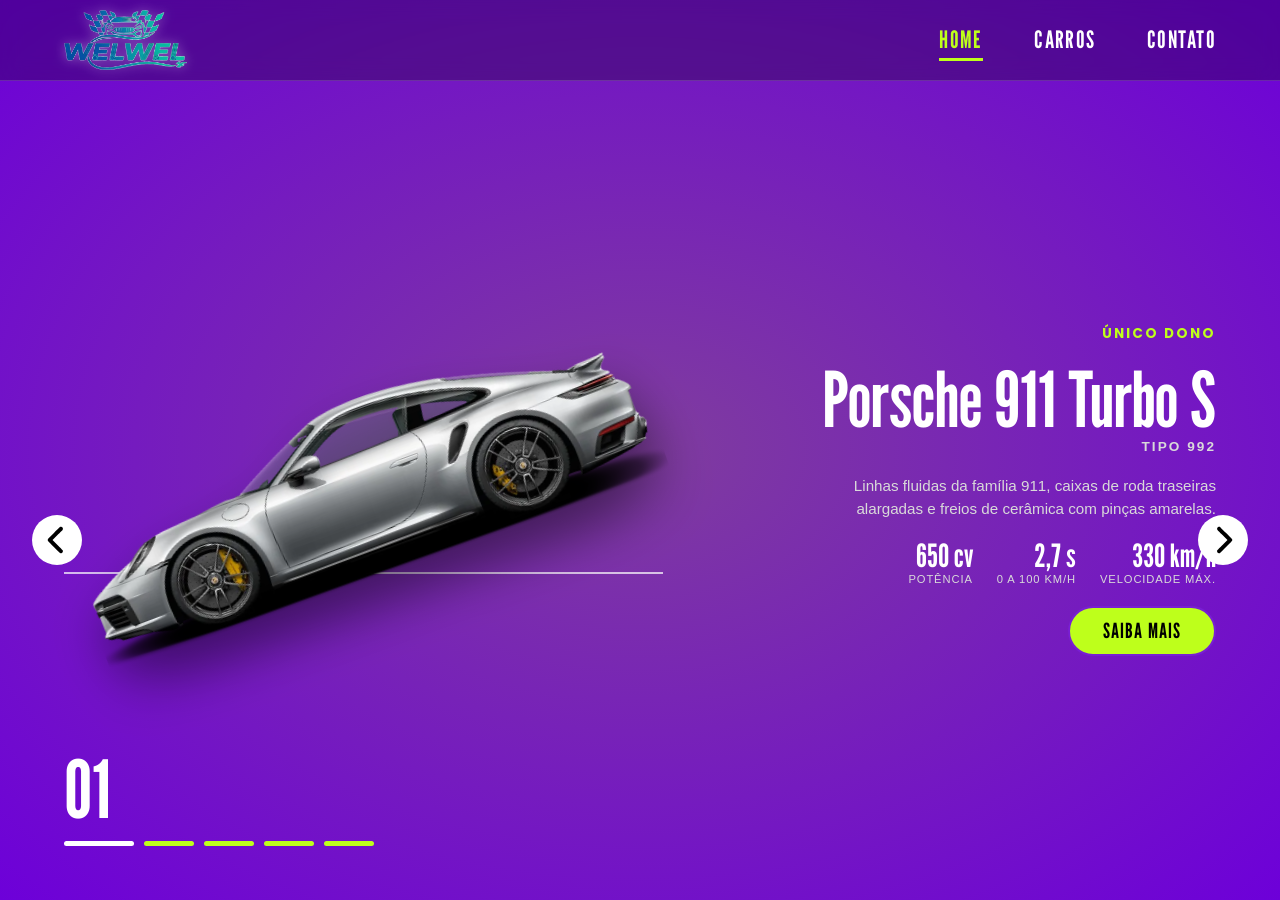
==== index.html @ 52e98fe0 "Update" ====
<!DOCTYPE html>
<html lang="pt-BR">

<head>
    <meta charset="UTF-8">
    <meta name="viewport" content="width=device-width, initial-scale=1.0">
    <title>WelWel Cars</title>
    <!-- O site fica na pasta Car/. Esta página só leva o visitante até lá (útil no GitHub Pages). -->
    <meta http-equiv="refresh" content="0; url=./Car/index.html">
    <link rel="canonical" href="./Car/index.html">
</head>

<body>
    <p>Abrindo o site... Se nada acontecer, <a href="./Car/index.html">clique aqui</a>.</p>
</body>

</html>
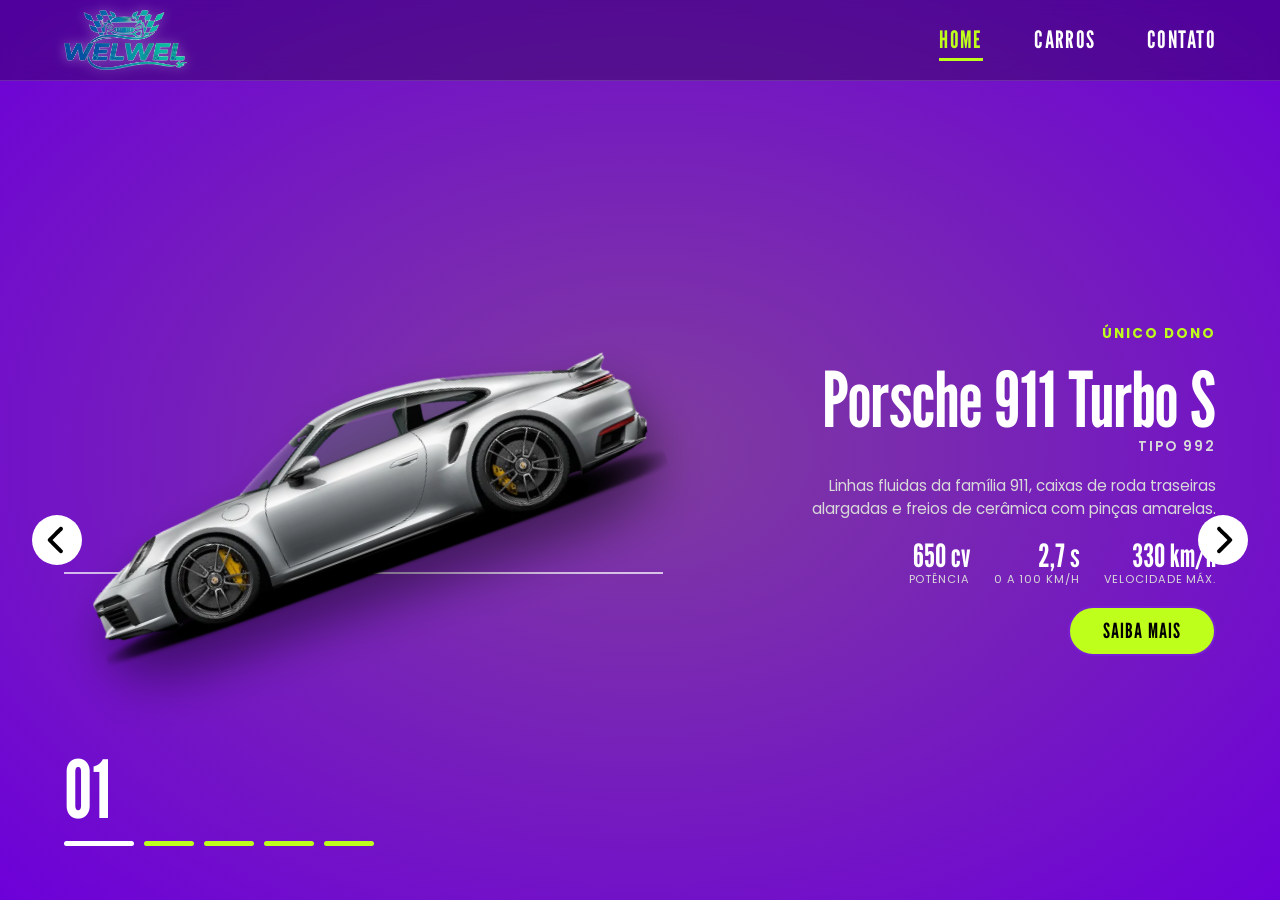
==== commit 31faf742: "Up" ====
--- a/index.html
+++ b/index.html
@@ -4,14 +4,288 @@
 <head>
     <meta charset="UTF-8">
     <meta name="viewport" content="width=device-width, initial-scale=1.0">
-    <title>WelWel Cars</title>
-    <!-- O site fica na pasta Car/. Esta página só leva o visitante até lá (útil no GitHub Pages). -->
-    <meta http-equiv="refresh" content="0; url=./Car/index.html">
-    <link rel="canonical" href="./Car/index.html">
+    <title>WelWel Cars | Automóveis do WelWel</title>
+    <meta name="description" content="Vitrine de carros esportivos e elétricos da WelWel Cars, com ficha técnica completa de cada modelo.">
+    <meta name="theme-color" content="#6d00d9">
+    <link rel="icon" type="image/png" href="./img/favicon.png">
+    <link rel="preconnect" href="https://fonts.googleapis.com">
+    <link rel="preconnect" href="https://fonts.gstatic.com" crossorigin>
+    <link href="https://fonts.googleapis.com/css2?family=League+Gothic&family=Poppins:wght@300;400;600;700&display=swap" rel="stylesheet">
+    <link rel="stylesheet" href="./estyle.css">
 </head>
 
-<body>
-    <p>Abrindo o site... Se nada acontecer, <a href="./Car/index.html">clique aqui</a>.</p>
+<body class="page-home">
+    <header class="site-header">
+        <a class="brand" href="./index.html" aria-label="WelWel Cars, página inicial">
+            <img src="./img/logo.webp" alt="WelWel Cars" width="480" height="234">
+        </a>
+        <button class="menu-toggle" type="button" aria-label="Abrir menu" aria-expanded="false" aria-controls="menu">
+            <span></span><span></span><span></span>
+        </button>
+        <nav id="menu" class="menu" aria-label="Menu principal">
+            <ul>
+                <li><a href="./index.html" aria-current="page">Home</a></li>
+                <li><a href="./carros.html">Carros</a></li>
+                <li><a href="./contato.html">Contato</a></li>
+            </ul>
+        </nav>
+    </header>
+
+    <main>
+        <section class="container" aria-roledescription="carrossel" aria-label="Carros em destaque">
+
+            <div class="list">
+            <article class="item active" aria-roledescription="slide" aria-label="1 de 5">
+                <div class="car-img">
+                    <img src="./img/car1.webp" alt="Porsche 911 Turbo S, vista lateral" fetchpriority="high">
+                </div>
+
+                <div class="content">
+                    <p class="car-information">Único Dono</p>
+                    <h2>Porsche 911 Turbo S <small>Tipo 992</small></h2>
+                    <p class="description">Linhas fluidas da família 911, caixas de roda traseiras alargadas e freios de cerâmica com pinças amarelas.</p>
+                    <ul class="stats">
+                        <li><b>650 cv</b><span>potência</span></li>
+                        <li><b>2,7 s</b><span>0 a 100 km/h</span></li>
+                        <li><b>330 km/h</b><span>velocidade máx.</span></li>
+                    </ul>
+                    <button class="information" type="button" data-ficha="ficha-1">Saiba Mais</button>
+                </div>
+            </article>
+            <article class="item" aria-roledescription="slide" aria-label="2 de 5" aria-hidden="true">
+                <div class="car-img">
+                    <img src="./img/car2.webp" alt="Ferrari California T, vista lateral" loading="lazy">
+                </div>
+
+                <div class="content">
+                    <p class="car-information">Único Dono</p>
+                    <h2>Ferrari California T <small>Grand Tourer conversível</small></h2>
+                    <p class="description">Clássico GT de motor dianteiro-central, conversível 2+2 com pintura Rosso Corsa.</p>
+                    <ul class="stats">
+                        <li><b>560 cv</b><span>potência</span></li>
+                        <li><b>3,6 s</b><span>0 a 100 km/h</span></li>
+                        <li><b>316 km/h</b><span>velocidade máx.</span></li>
+                    </ul>
+                    <button class="information" type="button" data-ficha="ficha-2">Saiba Mais</button>
+                </div>
+            </article>
+            <article class="item" aria-roledescription="slide" aria-label="3 de 5" aria-hidden="true">
+                <div class="car-img">
+                    <img src="./img/car3.webp" alt="Lamborghini Aventador S, vista lateral" loading="lazy">
+                </div>
+
+                <div class="content">
+                    <p class="car-information">Único Dono</p>
+                    <h2>Lamborghini Aventador S <small>LP 740-4</small></h2>
+                    <p class="description">Silhueta em cunha, V12 aspirado e as icônicas portas em tesoura de Sant&#x27;Agata Bolognese.</p>
+                    <ul class="stats">
+                        <li><b>740 cv</b><span>potência</span></li>
+                        <li><b>2,9 s</b><span>0 a 100 km/h</span></li>
+                        <li><b>350 km/h</b><span>velocidade máx.</span></li>
+                    </ul>
+                    <button class="information" type="button" data-ficha="ficha-3">Saiba Mais</button>
+                </div>
+            </article>
+            <article class="item" aria-roledescription="slide" aria-label="4 de 5" aria-hidden="true">
+                <div class="car-img">
+                    <img src="./img/car4.webp" alt="Geely EX2, vista lateral" loading="lazy">
+                </div>
+
+                <div class="content">
+                    <p class="car-information">Único Dono</p>
+                    <h2>Geely EX2 <small>Elétrico compacto</small></h2>
+                    <p class="description">Elétrico de proporções de monovolume, pintura bicolor e design pensado para reduzir o arrasto.</p>
+                    <ul class="stats">
+                        <li><b>116 cv</b><span>potência</span></li>
+                        <li><b>289 km</b><span>autonomia</span></li>
+                        <li><b>21 min</b><span>recarga 30-80%</span></li>
+                    </ul>
+                    <button class="information" type="button" data-ficha="ficha-4">Saiba Mais</button>
+                </div>
+            </article>
+            <article class="item" aria-roledescription="slide" aria-label="5 de 5" aria-hidden="true">
+                <div class="car-img">
+                    <img src="./img/car5.webp" alt="BMW iX3 M Sport, vista lateral" loading="lazy">
+                </div>
+
+                <div class="content">
+                    <p class="car-information">Único Dono</p>
+                    <h2>BMW iX3 M Sport <small>Geração G01 LCI</small></h2>
+                    <p class="description">SUV elétrico que preserva as linhas do X3, com pacote aerodinâmico M Sport.</p>
+                    <ul class="stats">
+                        <li><b>286 cv</b><span>potência</span></li>
+                        <li><b>460 km</b><span>autonomia</span></li>
+                        <li><b>6,8 s</b><span>0 a 100 km/h</span></li>
+                    </ul>
+                    <button class="information" type="button" data-ficha="ficha-5">Saiba Mais</button>
+                </div>
+            </article>
+            </div>
+
+            <div class="arrows">
+                <button id="prev" type="button" aria-label="Carro anterior"><img src="./img/arrow.svg" alt=""></button>
+                <button id="next" type="button" aria-label="Próximo carro"><img src="./img/arrow.svg" alt=""></button>
+            </div>
+
+            <div class="indicator">
+                <div class="number" aria-live="polite">01</div>
+                <ul>
+                <li><button class="line active" type="button" aria-label="Ir para o carro 1"></button></li>
+                <li><button class="line" type="button" aria-label="Ir para o carro 2"></button></li>
+                <li><button class="line" type="button" aria-label="Ir para o carro 3"></button></li>
+                <li><button class="line" type="button" aria-label="Ir para o carro 4"></button></li>
+                <li><button class="line" type="button" aria-label="Ir para o carro 5"></button></li>
+                </ul>
+            </div>
+        </section>
+    </main>
+
+    <dialog class="ficha" id="ficha-1" aria-labelledby="ficha-1-titulo">
+        <form method="dialog">
+            <button class="close" aria-label="Fechar">×</button>
+        </form>
+        <p class="car-information">Ficha técnica</p>
+        <h2 id="ficha-1-titulo">Porsche 911 Turbo S <small>Tipo 992</small></h2>
+        <img src="./img/car1.webp" alt="" loading="lazy">
+        <h3>Análise visual</h3>
+        <ul class="highlights">
+            <li><strong>Silhueta de perfil:</strong> Linhas fluidas e aerodinâmicas tradicionais do 911, com as caixas de roda traseiras visivelmente alargadas.</li>
+            <li><strong>Entradas de ar laterais:</strong> Grandes aberturas nos para-lamas traseiros, que alimentam e refrigeram o motor biturbo.</li>
+            <li><strong>Rodas e freios:</strong> Rodas com cubo rápido (central lock) e pinças amarelas do sistema de freios de cerâmica PCCB.</li>
+            <li><strong>Defletor traseiro:</strong> Aerofólio integrado para controle adaptativo da força descendente (downforce).</li>
+        </ul>
+        <h3>Especificações</h3>
+        <dl class="specs">
+            <div><dt>Motor</dt><dd>3.8 litros, 6 cilindros opostos (Boxer), biturbo</dd></div>
+            <div><dt>Combustível</dt><dd>Gasolina</dd></div>
+            <div><dt>Potência máxima</dt><dd>650 cv a 6.750 rpm</dd></div>
+            <div><dt>Torque máximo</dt><dd>81,6 kgfm a 2.500 rpm</dd></div>
+            <div><dt>Transmissão</dt><dd>Automática de dupla embreagem (PDK), 8 marchas</dd></div>
+            <div><dt>Tração</dt><dd>Integral sob demanda (AWD)</dd></div>
+            <div><dt>0 a 100 km/h</dt><dd>2,7 segundos</dd></div>
+            <div><dt>Velocidade máxima</dt><dd>330 km/h</dd></div>
+            <div><dt>Peso em ordem de marcha</dt><dd>1.640 kg</dd></div>
+            <div><dt>Freios</dt><dd>Discos de cerâmica ventilados e perfurados (PCCB)</dd></div>
+            <div><dt>Pneus dianteiros</dt><dd>255/35 R20</dd></div>
+            <div><dt>Pneus traseiros</dt><dd>315/30 R21</dd></div>
+        </dl>
+    </dialog>
+    <dialog class="ficha" id="ficha-2" aria-labelledby="ficha-2-titulo">
+        <form method="dialog">
+            <button class="close" aria-label="Fechar">×</button>
+        </form>
+        <p class="car-information">Ficha técnica</p>
+        <h2 id="ficha-2-titulo">Ferrari California T <small>Grand Tourer conversível</small></h2>
+        <img src="./img/car2.webp" alt="" loading="lazy">
+        <h3>Análise visual</h3>
+        <ul class="highlights">
+            <li><strong>Design de perfil:</strong> Silhueta clássica de Grand Tourer, motor dianteiro-central e tração traseira, com o escudo da escuderia nos para-lamas dianteiros.</li>
+            <li><strong>Configuração conversível:</strong> Capota aberta, revelando o interior no formato de assentos 2+2.</li>
+            <li><strong>Flanco esculpido:</strong> Um vinco fluido que começa atrás da roda dianteira e segue até a maçaneta da porta.</li>
+            <li><strong>Rodas e freios:</strong> Rodas de liga leve de cinco raios em estrela, com pinças vermelhas que combinam com a pintura Rosso Corsa.</li>
+        </ul>
+        <h3>Especificações</h3>
+        <dl class="specs">
+            <div><dt>Motor</dt><dd>3.9 litros (3.855 cm³), V8 a 90°, biturbo</dd></div>
+            <div><dt>Combustível</dt><dd>Gasolina</dd></div>
+            <div><dt>Potência máxima</dt><dd>560 cv a 7.500 rpm</dd></div>
+            <div><dt>Torque máximo</dt><dd>77 kgfm a 4.750 rpm</dd></div>
+            <div><dt>Transmissão</dt><dd>Automatizada de dupla embreagem (F1-DCT), 7 marchas</dd></div>
+            <div><dt>Tração</dt><dd>Traseira (RWD)</dd></div>
+            <div><dt>0 a 100 km/h</dt><dd>3,6 segundos</dd></div>
+            <div><dt>Velocidade máxima</dt><dd>316 km/h</dd></div>
+            <div><dt>Peso seco</dt><dd>1.625 kg</dd></div>
+            <div><dt>Freios</dt><dd>Discos de carbono-cerâmica ventilados</dd></div>
+            <div><dt>Porta-malas</dt><dd>340 litros (240 litros com a capota recolhida)</dd></div>
+        </dl>
+    </dialog>
+    <dialog class="ficha" id="ficha-3" aria-labelledby="ficha-3-titulo">
+        <form method="dialog">
+            <button class="close" aria-label="Fechar">×</button>
+        </form>
+        <p class="car-information">Ficha técnica</p>
+        <h2 id="ficha-3-titulo">Lamborghini Aventador S <small>LP 740-4</small></h2>
+        <img src="./img/car3.webp" alt="" loading="lazy">
+        <h3>Análise visual</h3>
+        <ul class="highlights">
+            <li><strong>Silhueta em cunha:</strong> Linhas angulares e geométricas, clássicas e futuristas, do DNA de design da Lamborghini.</li>
+            <li><strong>Entradas de ar laterais:</strong> Enormes aberturas nas portas e para-lamas traseiros, que levam ar ao motor V12 e aos freios.</li>
+            <li><strong>Rodas e freios:</strong> Rodas raiadas com acabamento diamantado e pinças de freio amarelas em contraste com a carroceria.</li>
+            <li><strong>Portas em tesoura:</strong> O vinco superior marca o contorno das portas de abertura vertical de Sant&#x27;Agata Bolognese.</li>
+        </ul>
+        <h3>Especificações</h3>
+        <dl class="specs">
+            <div><dt>Motor</dt><dd>6.5 litros, V12 a 60°, aspirado</dd></div>
+            <div><dt>Combustível</dt><dd>Gasolina</dd></div>
+            <div><dt>Potência máxima</dt><dd>740 cv a 8.400 rpm</dd></div>
+            <div><dt>Torque máximo</dt><dd>70,4 kgfm (690 Nm) a 5.500 rpm</dd></div>
+            <div><dt>Transmissão</dt><dd>Automatizada ISR (Independent Shifting Rods), 7 marchas</dd></div>
+            <div><dt>Tração</dt><dd>Integral permanente (AWD)</dd></div>
+            <div><dt>0 a 100 km/h</dt><dd>2,9 segundos</dd></div>
+            <div><dt>Velocidade máxima</dt><dd>350 km/h</dd></div>
+            <div><dt>Peso seco</dt><dd>1.575 kg</dd></div>
+            <div><dt>Chassi</dt><dd>Suspensão ativa magnetorreológica e esterçamento nas 4 rodas</dd></div>
+        </dl>
+    </dialog>
+    <dialog class="ficha" id="ficha-4" aria-labelledby="ficha-4-titulo">
+        <form method="dialog">
+            <button class="close" aria-label="Fechar">×</button>
+        </form>
+        <p class="car-information">Ficha técnica</p>
+        <h2 id="ficha-4-titulo">Geely EX2 <small>Elétrico compacto</small></h2>
+        <img src="./img/car4.webp" alt="" loading="lazy">
+        <h3>Análise visual</h3>
+        <ul class="highlights">
+            <li><strong>Proporções de monovolume:</strong> Teto alto, balanços curtos e frente inclinada, priorizando o espaço interno e a modularidade da cabine.</li>
+            <li><strong>Pintura bicolor:</strong> Carroceria em tom suave, com colunas e teto em preto brilhante.</li>
+            <li><strong>Design aerodinâmico:</strong> Rodas aro 16 de desenho fechado e maçanetas embutidas para reduzir o arrasto.</li>
+            <li><strong>Linha de cintura fluida:</strong> Vincos sutis e transições arredondadas, numa estética limpa e futurista.</li>
+        </ul>
+        <h3>Especificações</h3>
+        <dl class="specs">
+            <div><dt>Motor</dt><dd>Elétrico, síncrono de ímãs permanentes</dd></div>
+            <div><dt>Potência máxima</dt><dd>116 cv (85 kW)</dd></div>
+            <div><dt>Torque máximo</dt><dd>15,3 kgfm (150 Nm)</dd></div>
+            <div><dt>Tração</dt><dd>Traseira (RWD)</dd></div>
+            <div><dt>Bateria</dt><dd>Lítio-ferro-fosfato (LFP)</dd></div>
+            <div><dt>Autonomia (Inmetro)</dt><dd>289 km</dd></div>
+            <div><dt>Tempo de recarga</dt><dd>30% a 80% em 21 minutos (DC rápida)</dd></div>
+            <div><dt>Comprimento / entre-eixos</dt><dd>4,13 m / 2,65 m</dd></div>
+            <div><dt>Porta-malas traseiro</dt><dd>375 litros</dd></div>
+            <div><dt>Porta-malas dianteiro (frunk)</dt><dd>70 litros</dd></div>
+        </dl>
+    </dialog>
+    <dialog class="ficha" id="ficha-5" aria-labelledby="ficha-5-titulo">
+        <form method="dialog">
+            <button class="close" aria-label="Fechar">×</button>
+        </form>
+        <p class="car-information">Ficha técnica</p>
+        <h2 id="ficha-5-titulo">BMW iX3 M Sport <small>Geração G01 LCI</small></h2>
+        <img src="./img/car5.webp" alt="" loading="lazy">
+        <h3>Análise visual</h3>
+        <ul class="highlights">
+            <li><strong>Proporções de SUV:</strong> Silhueta bem definida no estilo SAV, com balanço traseiro que amplia o espaço de carga.</li>
+            <li><strong>Pacote M Sport:</strong> Para-choques esportivos, soleiras laterais musculosas e acabamento Shadow Line nas molduras das janelas.</li>
+            <li><strong>Identidade sutil:</strong> Preserva as linhas do X3, com discretos apliques pretos nas saídas de ar dos para-lamas dianteiros.</li>
+            <li><strong>Rodas exclusivas:</strong> Liga leve aerodinâmica de desenho fechado e acabamento bicolor, para reduzir o arrasto.</li>
+        </ul>
+        <h3>Especificações</h3>
+        <dl class="specs">
+            <div><dt>Motorização</dt><dd>1 motor elétrico traseiro (BMW eDrive de 5ª geração)</dd></div>
+            <div><dt>Potência máxima</dt><dd>286 cv (210 kW)</dd></div>
+            <div><dt>Torque máximo</dt><dd>40,8 kgfm (400 Nm)</dd></div>
+            <div><dt>Transmissão</dt><dd>Automática de 1 marcha</dd></div>
+            <div><dt>Tração</dt><dd>Traseira (RWD)</dd></div>
+            <div><dt>0 a 100 km/h</dt><dd>6,8 segundos</dd></div>
+            <div><dt>Velocidade máxima</dt><dd>180 km/h (limitada eletronicamente)</dd></div>
+            <div><dt>Bateria</dt><dd>80 kWh brutos (74 kWh úteis)</dd></div>
+            <div><dt>Autonomia média</dt><dd>Até 460 km (ciclo WLTP)</dd></div>
+            <div><dt>Recarga rápida</dt><dd>10% a 80% em cerca de 32 minutos (DC de 150 kW)</dd></div>
+            <div><dt>Porta-malas</dt><dd>510 litros</dd></div>
+        </dl>
+    </dialog>
+
+    <script src="./script.js"></script>
 </body>
 
 </html>
--- a/estyle.css
+++ b/estyle.css
@@ -0,0 +1,745 @@
+/* ============ Base ============ */
+:root {
+    --roxo-claro: #7f3d9e;
+    --roxo: #6d00d9;
+    --roxo-escuro: #1a0033;
+    --verde: #beff1b;
+    --texto: #fff;
+    --texto-suave: #d9d9d9;
+    --borda: rgba(255, 255, 255, 0.14);
+    --gutter: max(16px, 5vw);
+}
+
+* {
+    margin: 0;
+    padding: 0;
+    box-sizing: border-box;
+    list-style: none;
+}
+
+html {
+    scroll-behavior: smooth;
+}
+
+body {
+    font-family: "Poppins", sans-serif;
+    font-size: 16px;
+    line-height: 1.5;
+    color: var(--texto);
+    background: var(--roxo-escuro);
+    min-height: 100vh;
+}
+
+img {
+    max-width: 100%;
+    display: block;
+}
+
+a {
+    color: inherit;
+}
+
+button {
+    font: inherit;
+}
+
+:focus-visible {
+    outline: 3px solid var(--verde);
+    outline-offset: 3px;
+}
+
+.car-information {
+    font-weight: 700;
+    font-size: 0.85rem;
+    text-transform: uppercase;
+    letter-spacing: 0.15em;
+    color: var(--verde);
+}
+
+/* Botão verde "Saiba Mais" (também usado em links) */
+.information {
+    display: inline-block;
+    border-radius: 30px;
+    padding: 0.35em 1.6em;
+    text-transform: uppercase;
+    text-decoration: none;
+    letter-spacing: 0.05em;
+    border: 2px solid #791fd3;
+    background-color: var(--verde);
+    color: #000;
+    cursor: pointer;
+    font-family: "League Gothic", sans-serif;
+    font-size: 1.3rem;
+    transition: transform 0.2s, background-color 0.2s, box-shadow 0.2s;
+
+    &:hover {
+        background-color: #fff;
+        transform: translateY(-2px);
+        box-shadow: 0 8px 20px rgba(0, 0, 0, 0.3);
+    }
+}
+
+/* ============ Cabeçalho ============ */
+.site-header {
+    position: fixed;
+    inset: 0 0 auto 0;
+    z-index: 10;
+    display: flex;
+    align-items: center;
+    justify-content: space-between;
+    gap: 16px;
+    padding: 10px var(--gutter);
+    background: rgba(26, 0, 51, 0.35);
+    backdrop-filter: blur(10px);
+    -webkit-backdrop-filter: blur(10px);
+    border-bottom: 1px solid var(--borda);
+
+    & .brand img {
+        height: 60px;
+        width: auto;
+        filter: drop-shadow(0 0 6px rgba(255, 255, 255, 0.35));
+    }
+
+    & .menu ul {
+        display: flex;
+        gap: clamp(20px, 4vw, 56px);
+    }
+
+    & .menu a {
+        font-family: "League Gothic", sans-serif;
+        font-size: 1.5rem;
+        letter-spacing: 0.06em;
+        text-transform: uppercase;
+        text-decoration: none;
+        padding: 4px 0;
+        border-bottom: 3px solid transparent;
+        transition: color 0.2s, border-color 0.2s;
+
+        &:hover,
+        &[aria-current="page"] {
+            color: var(--verde);
+            border-color: var(--verde);
+        }
+    }
+}
+
+.menu-toggle {
+    display: none;
+    width: 46px;
+    height: 46px;
+    border: 1px solid var(--borda);
+    border-radius: 12px;
+    background: rgba(255, 255, 255, 0.08);
+    cursor: pointer;
+    flex-direction: column;
+    justify-content: center;
+    align-items: center;
+    gap: 5px;
+
+    & span {
+        width: 22px;
+        height: 2px;
+        background: #fff;
+        border-radius: 2px;
+        transition: transform 0.3s, opacity 0.3s;
+    }
+
+    &[aria-expanded="true"] span:nth-child(1) { transform: translateY(7px) rotate(45deg); }
+    &[aria-expanded="true"] span:nth-child(2) { opacity: 0; }
+    &[aria-expanded="true"] span:nth-child(3) { transform: translateY(-7px) rotate(-45deg); }
+}
+
+/* ============ Carrossel (Home) ============ */
+.page-home {
+    overflow: hidden;
+}
+
+section.container {
+    --calculation: 1;
+    background-image: radial-gradient(var(--roxo-claro), var(--roxo));
+    height: 100vh;
+    height: 100svh;
+    position: relative;
+    overflow: hidden;
+    padding-top: 80px;
+
+    & .list {
+        width: min(1200px, 90vw);
+        margin: auto;
+        height: 100%;
+        position: relative;
+        display: grid;
+
+        /* Linha branca onde o carro "apoia" */
+        &::before {
+            content: '';
+            position: absolute;
+            left: 0;
+            right: 48%;
+            top: 60%;
+            border-top: 2px solid rgba(255, 255, 255, 0.7);
+        }
+    }
+
+    & .item {
+        grid-area: 1 / 1;
+        display: grid;
+        grid-template-columns: 1.15fr 1fr;
+        align-items: center;
+        gap: 40px;
+        transform: translateX(calc(100vw * var(--calculation)));
+        opacity: 0;
+        visibility: hidden;
+        transition: transform 0.5s, opacity 0.5s, visibility 0.5s;
+
+        & .car-img img {
+            width: 100%;
+            max-height: 50vh;
+            object-fit: contain;
+            transform: rotate(0);
+            transition: transform 0.5s 0.3s;
+            filter: drop-shadow(0 30px 25px rgba(0, 0, 0, 0.45));
+        }
+
+        & .content {
+            display: flex;
+            flex-direction: column;
+            align-items: end;
+            text-align: right;
+            gap: 18px;
+
+            & > * {
+                transform: translateX(calc(200px * var(--calculation)));
+                opacity: 0;
+                transition: transform 0.7s 0.3s, opacity 0.7s 0.3s;
+            }
+
+            & h2 { transition-delay: 0.45s; }
+            & .description { transition-delay: 0.6s; }
+            & .stats { transition-delay: 0.75s; }
+            & .information { transition-delay: 0.9s; }
+        }
+
+        &.active {
+            transform: translateX(0);
+            opacity: 1;
+            visibility: visible;
+
+            & .car-img img { transform: rotate(-20deg); }
+
+            & .content > * {
+                transform: translateX(0);
+                opacity: 1;
+            }
+        }
+    }
+
+    & .arrows {
+        position: absolute;
+        top: 60%;
+        left: 50%;
+        transform: translate(-50%, -50%);
+        display: flex;
+        justify-content: space-between;
+        width: 95vw;
+        pointer-events: none;
+        z-index: 3;
+
+        & button {
+            pointer-events: auto;
+            width: 50px;
+            height: 50px;
+            border-radius: 50%;
+            border: none;
+            background: #fff;
+            display: grid;
+            place-items: center;
+            cursor: pointer;
+            transition: background-color 0.3s, transform 0.3s;
+
+            & img { width: 28px; }
+
+            &:hover { background-color: var(--verde); }
+        }
+
+        & #prev { transform: scale(-1); }
+    }
+
+    & .indicator {
+        position: absolute;
+        left: var(--gutter);
+        bottom: 6vh;
+        display: flex;
+        flex-direction: column;
+        gap: 12px;
+        z-index: 3;
+
+        & .number {
+            font-size: 5em;
+            line-height: 1;
+            font-family: "League Gothic", sans-serif;
+        }
+
+        & ul {
+            display: flex;
+            gap: 10px;
+        }
+
+        & .line {
+            display: block;
+            width: 50px;
+            height: 5px;
+            padding: 0;
+            border: none;
+            background-color: var(--verde);
+            border-radius: 5px;
+            cursor: pointer;
+            transition: background-color 0.5s, width 0.5s;
+
+            &.active {
+                background-color: #fff;
+                width: 70px;
+            }
+        }
+    }
+}
+
+/* Textos do carro (carrossel, página Carros e ficha) */
+h2 small {
+    display: block;
+    font-family: "Poppins", sans-serif;
+    font-size: 0.85rem;
+    line-height: 1.6;
+    font-weight: 600;
+    letter-spacing: 0.15em;
+    text-transform: uppercase;
+    color: var(--texto-suave);
+}
+
+.item h2,
+.car-card h2,
+.ficha h2 {
+    font-family: "League Gothic", sans-serif;
+    font-weight: 400;
+    line-height: 0.95;
+}
+
+.item h2 {
+    font-size: clamp(3rem, 6vw, 5.5rem);
+}
+
+.description {
+    color: var(--texto-suave);
+    font-size: 0.95rem;
+    max-width: 420px;
+}
+
+.stats {
+    display: flex;
+    gap: 24px;
+
+    & li {
+        display: flex;
+        flex-direction: column;
+    }
+
+    & b {
+        font-family: "League Gothic", sans-serif;
+        font-weight: 400;
+        font-size: 2rem;
+        line-height: 1;
+    }
+
+    & span {
+        font-size: 0.7rem;
+        text-transform: uppercase;
+        letter-spacing: 0.08em;
+        color: var(--texto-suave);
+    }
+}
+
+/* ============ Ficha técnica (janela) ============ */
+.ficha {
+    margin: auto;
+    width: min(760px, calc(100% - 32px));
+    max-height: 90vh;
+    overflow: auto;
+    padding: 32px;
+    color: var(--texto);
+    background: linear-gradient(160deg, #2c0057, #14002a);
+    border: 1px solid rgba(190, 255, 27, 0.4);
+    border-radius: 20px;
+
+    &::backdrop {
+        background: rgba(10, 0, 20, 0.7);
+        backdrop-filter: blur(4px);
+    }
+
+    & h2 {
+        font-size: clamp(2.4rem, 7vw, 3.6rem);
+        margin: 4px 0 12px;
+    }
+
+    & > img {
+        width: 100%;
+        max-height: 200px;
+        object-fit: contain;
+        margin: 8px 0 16px;
+    }
+
+    & h3 {
+        font-family: "League Gothic", sans-serif;
+        font-weight: 400;
+        font-size: 1.6rem;
+        letter-spacing: 0.04em;
+        margin: 20px 0 10px;
+    }
+
+    & .close {
+        position: absolute;
+        top: 16px;
+        right: 16px;
+        width: 40px;
+        height: 40px;
+        border-radius: 50%;
+        border: none;
+        background: var(--verde);
+        color: #000;
+        font-size: 1.6rem;
+        line-height: 1;
+        cursor: pointer;
+    }
+}
+
+.highlights {
+    display: grid;
+    gap: 8px;
+    font-size: 0.92rem;
+    color: var(--texto-suave);
+
+    & strong { color: var(--verde); }
+}
+
+.specs {
+    display: grid;
+    grid-template-columns: repeat(auto-fit, minmax(210px, 1fr));
+    gap: 8px;
+
+    & div {
+        padding: 10px 12px;
+        background: rgba(255, 255, 255, 0.06);
+        border-radius: 10px;
+    }
+
+    & dt {
+        font-size: 0.7rem;
+        text-transform: uppercase;
+        letter-spacing: 0.08em;
+        color: var(--verde);
+    }
+
+    & dd {
+        font-weight: 600;
+        font-size: 0.92rem;
+    }
+}
+
+/* ============ Páginas internas (Carros e Contato) ============ */
+.page-carros,
+.page-contato {
+    background:
+        radial-gradient(ellipse at top, var(--roxo-claro), var(--roxo) 35%, var(--roxo-escuro) 75%) no-repeat,
+        var(--roxo-escuro);
+    background-size: 100% 900px;
+}
+
+.page {
+    width: min(1200px, calc(100% - 32px));
+    margin: 0 auto;
+    padding: 130px 0 60px;
+}
+
+.page-intro {
+    margin-bottom: 40px;
+    max-width: 640px;
+
+    & h1 {
+        font-family: "League Gothic", sans-serif;
+        font-weight: 400;
+        font-size: clamp(3.2rem, 9vw, 6rem);
+        line-height: 1;
+        margin: 6px 0 12px;
+    }
+
+    & p:last-child { color: var(--texto-suave); }
+}
+
+.car-grid {
+    display: grid;
+    grid-template-columns: repeat(auto-fill, minmax(min(100%, 340px), 1fr));
+    align-items: start;
+    gap: 24px;
+}
+
+.car-card {
+    display: flex;
+    flex-direction: column;
+    gap: 12px;
+    padding: 20px;
+    background: rgba(255, 255, 255, 0.06);
+    border: 1px solid var(--borda);
+    border-radius: 20px;
+    transition: transform 0.3s, border-color 0.3s;
+
+    &:hover {
+        transform: translateY(-4px);
+        border-color: var(--verde);
+    }
+
+    & h2 { font-size: 2.6rem; }
+
+    & .stats b { font-size: 1.6rem; }
+}
+
+.car-card-img {
+    aspect-ratio: 16 / 8;
+    display: grid;
+    place-items: center;
+    padding: 16px;
+    border-radius: 14px;
+    background: radial-gradient(var(--roxo-claro), var(--roxo));
+    overflow: hidden;
+
+    & img {
+        max-height: 100%;
+        object-fit: contain;
+        filter: drop-shadow(0 16px 12px rgba(0, 0, 0, 0.4));
+        transition: transform 0.5s;
+    }
+}
+
+.car-card:hover .car-card-img img {
+    transform: rotate(-8deg) scale(1.03);
+}
+
+details {
+    margin-top: auto;
+    border-top: 1px solid var(--borda);
+    padding-top: 12px;
+
+    & summary {
+        cursor: pointer;
+        font-weight: 600;
+        color: var(--verde);
+    }
+
+    &[open] summary { margin-bottom: 12px; }
+
+    & .specs { margin-top: 12px; }
+}
+
+/* Contato */
+.contact {
+    display: grid;
+    grid-template-columns: 1.5fr 1fr;
+    gap: 24px;
+    align-items: start;
+}
+
+.contact-form,
+.contact-info {
+    padding: 28px;
+    background: rgba(255, 255, 255, 0.06);
+    border: 1px solid var(--borda);
+    border-radius: 20px;
+}
+
+.contact-form {
+    display: grid;
+    grid-template-columns: 1fr 1fr;
+    gap: 16px;
+
+    & label {
+        display: grid;
+        gap: 6px;
+        font-size: 0.85rem;
+        font-weight: 600;
+    }
+
+    & .full,
+    & .form-status { grid-column: 1 / -1; }
+
+    & input,
+    & select,
+    & textarea {
+        width: 100%;
+        padding: 12px 14px;
+        font: inherit;
+        font-weight: 400;
+        color: var(--texto);
+        background: rgba(255, 255, 255, 0.08);
+        border: 1px solid rgba(255, 255, 255, 0.22);
+        border-radius: 12px;
+        resize: vertical;
+
+        &:focus {
+            outline: none;
+            border-color: var(--verde);
+        }
+    }
+
+    & option { color: #000; }
+
+    & button { justify-self: start; }
+
+    & .form-status {
+        color: var(--verde);
+        font-weight: 600;
+    }
+}
+
+.contact-info {
+    display: grid;
+    gap: 16px;
+
+    & h2 {
+        font-family: "League Gothic", sans-serif;
+        font-weight: 400;
+        font-size: 2.4rem;
+        line-height: 1;
+    }
+
+    & ul {
+        display: grid;
+        gap: 8px;
+        color: var(--texto-suave);
+    }
+
+    & strong { color: var(--texto); }
+
+    & .information { justify-self: start; }
+}
+
+.site-footer {
+    text-align: center;
+    padding: 32px 16px;
+    font-size: 0.85rem;
+    color: var(--texto-suave);
+    border-top: 1px solid var(--borda);
+
+    & a { color: var(--verde); }
+}
+
+/* ============ Celular e tablet ============ */
+@media (max-width: 860px) {
+    .menu-toggle {
+        display: flex;
+    }
+
+    .site-header {
+        & .brand img { height: 48px; }
+
+        & .menu {
+            position: absolute;
+            top: 100%;
+            left: 0;
+            right: 0;
+            background: rgba(26, 0, 51, 0.97);
+            border-bottom: 1px solid var(--borda);
+            padding: 8px var(--gutter) 16px;
+            display: none;
+
+            &.open { display: block; }
+
+            & ul {
+                flex-direction: column;
+                gap: 4px;
+            }
+
+            & a {
+                display: block;
+                padding: 10px 0;
+            }
+        }
+    }
+
+    .page-home {
+        overflow: auto;
+    }
+
+    section.container {
+        height: auto;
+        min-height: 100vh;
+        min-height: 100svh;
+        padding: 104px 0 150px;
+
+        & .list::before { display: none; }
+
+        & .item {
+            grid-template-columns: 1fr;
+            align-content: start;
+            gap: 24px;
+
+            & .car-img { padding: 8px 16px 0; }
+
+            & .car-img img { max-height: 30vh; }
+
+            &.active .car-img img { transform: rotate(-8deg); }
+
+            & .content {
+                align-items: start;
+                text-align: left;
+                gap: 14px;
+            }
+        }
+
+        & .arrows {
+            top: auto;
+            left: auto;
+            right: var(--gutter);
+            bottom: 28px;
+            transform: none;
+            width: auto;
+            gap: 12px;
+        }
+
+        & .indicator {
+            bottom: 28px;
+
+            & .number { font-size: 3em; }
+
+            & .line { width: 28px; }
+
+            & .line.active { width: 44px; }
+        }
+    }
+
+    .contact {
+        grid-template-columns: 1fr;
+    }
+}
+
+@media (max-width: 520px) {
+    .contact-form {
+        grid-template-columns: 1fr;
+        padding: 20px;
+    }
+
+    .stats {
+        gap: 18px;
+    }
+
+    .ficha {
+        padding: 24px 18px;
+    }
+}
+
+@media (prefers-reduced-motion: reduce) {
+    *,
+    *::before,
+    *::after {
+        transition-duration: 0.01ms !important;
+        transition-delay: 0s !important;
+        scroll-behavior: auto !important;
+    }
+}
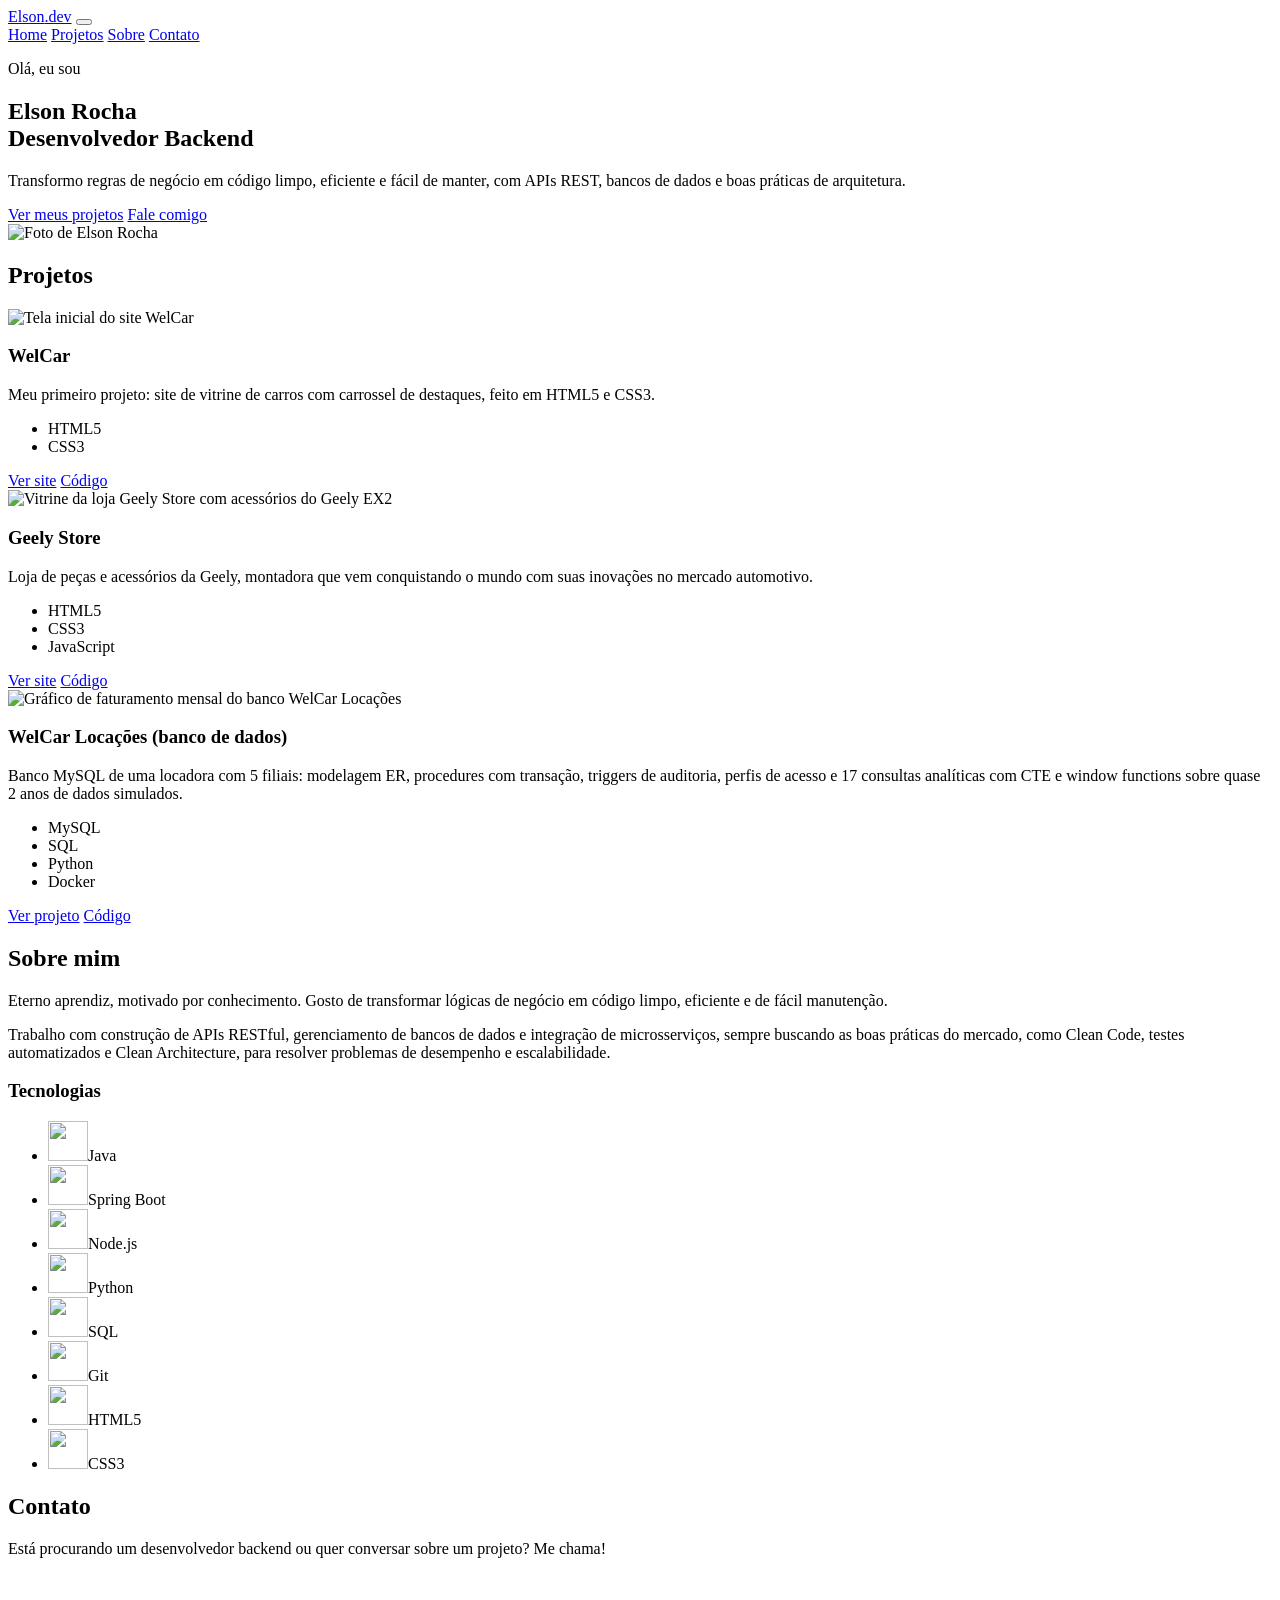
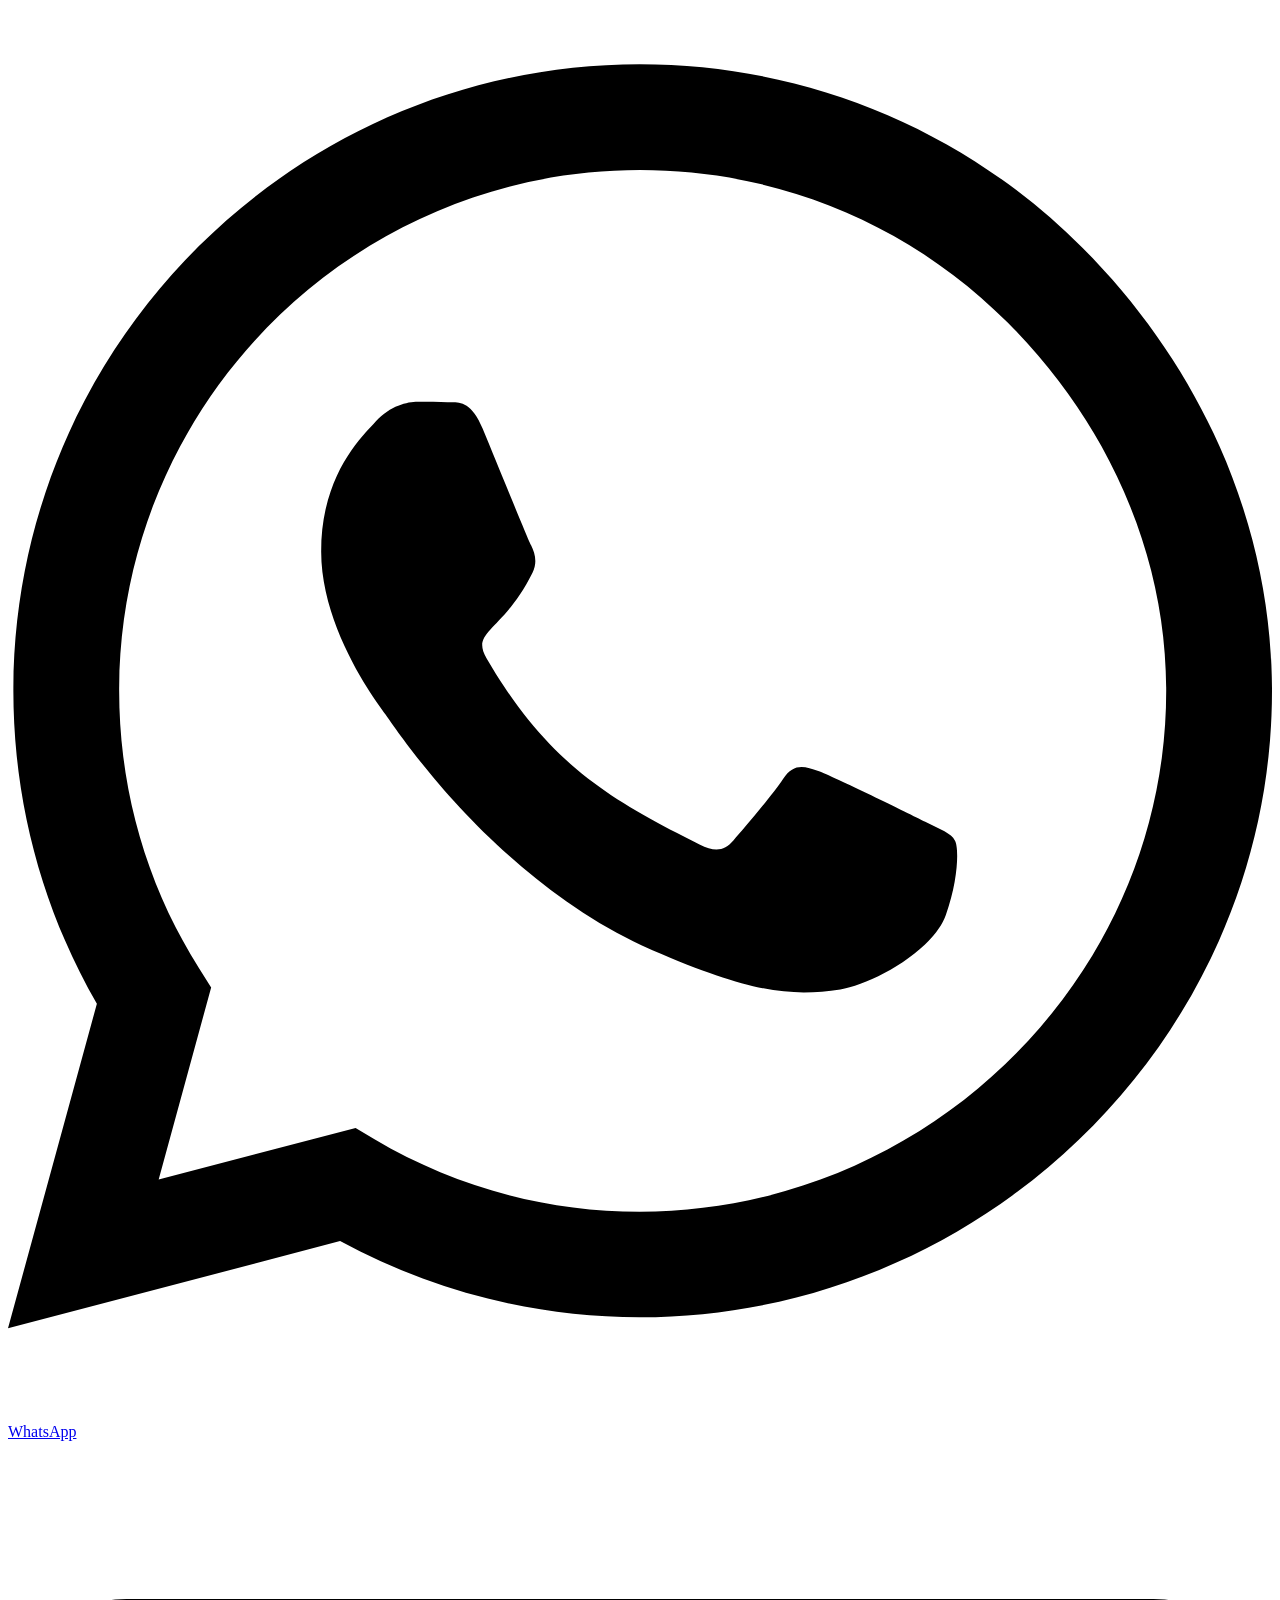
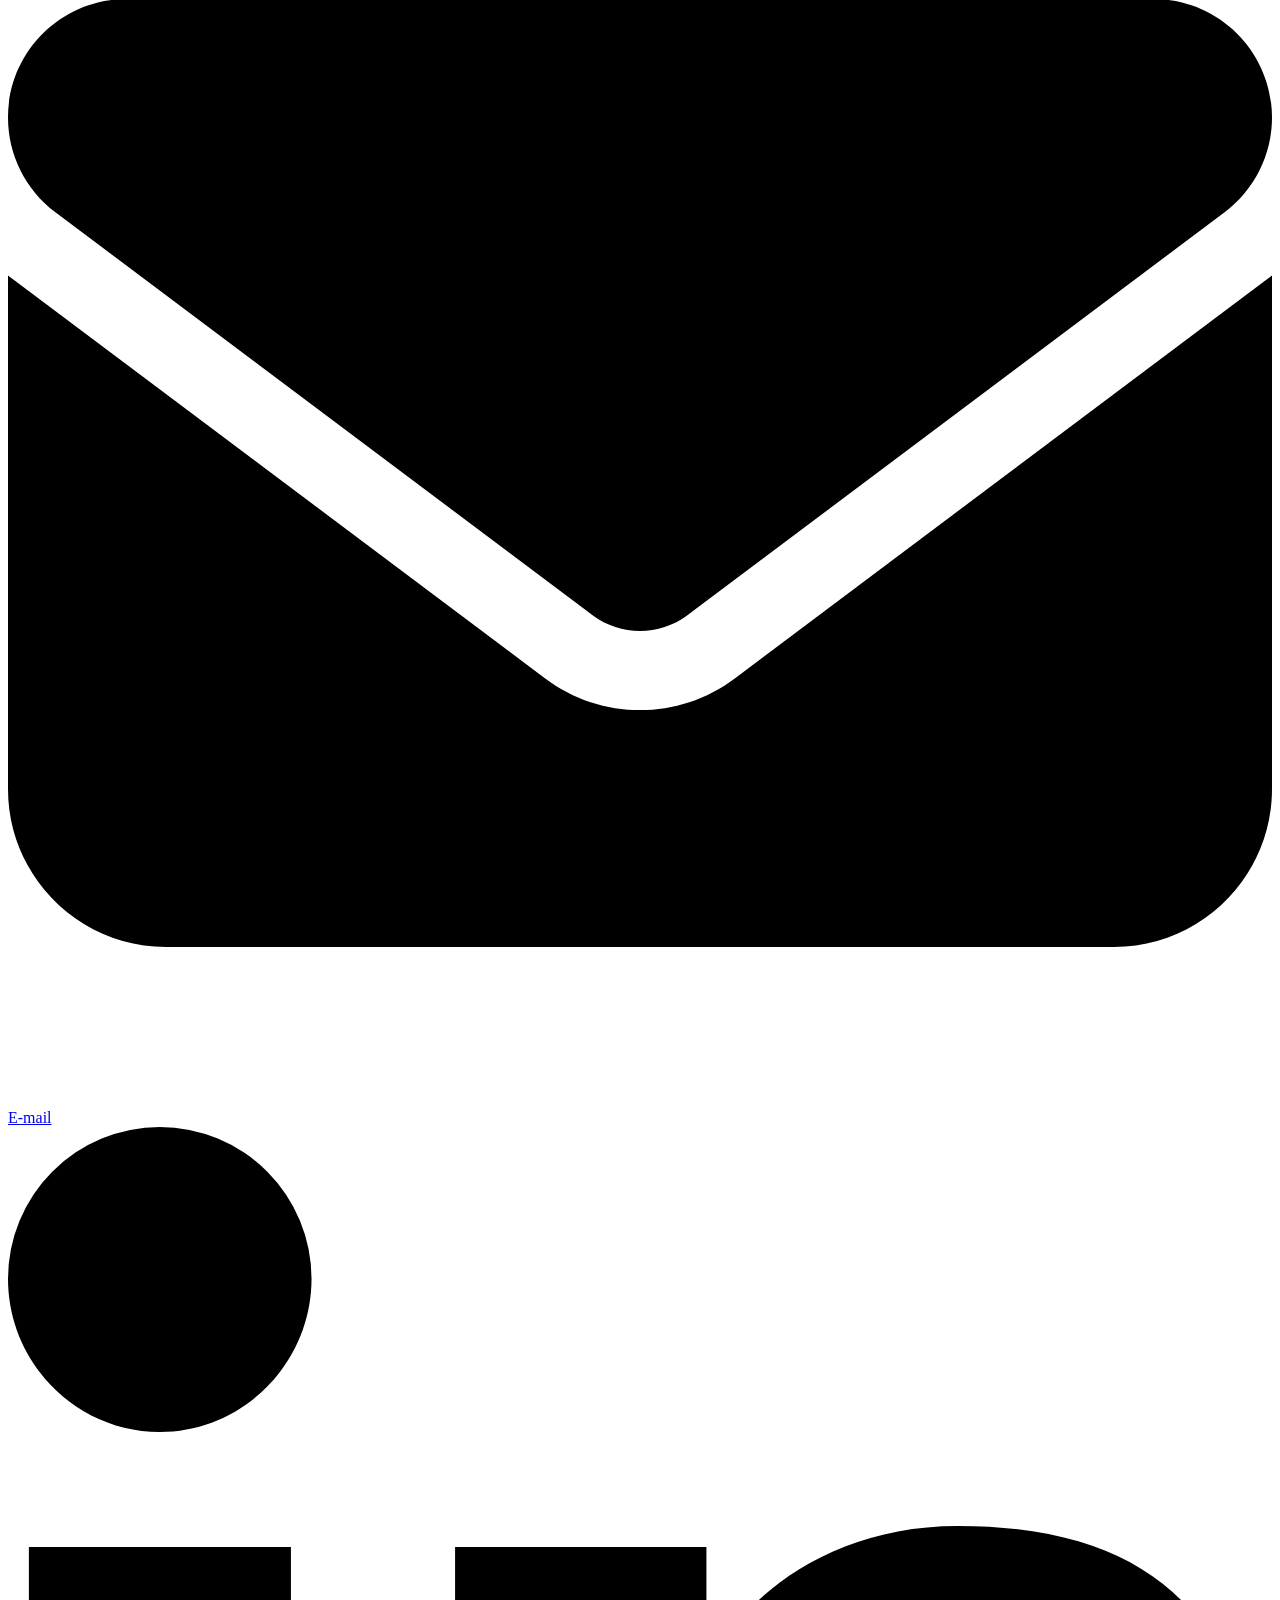
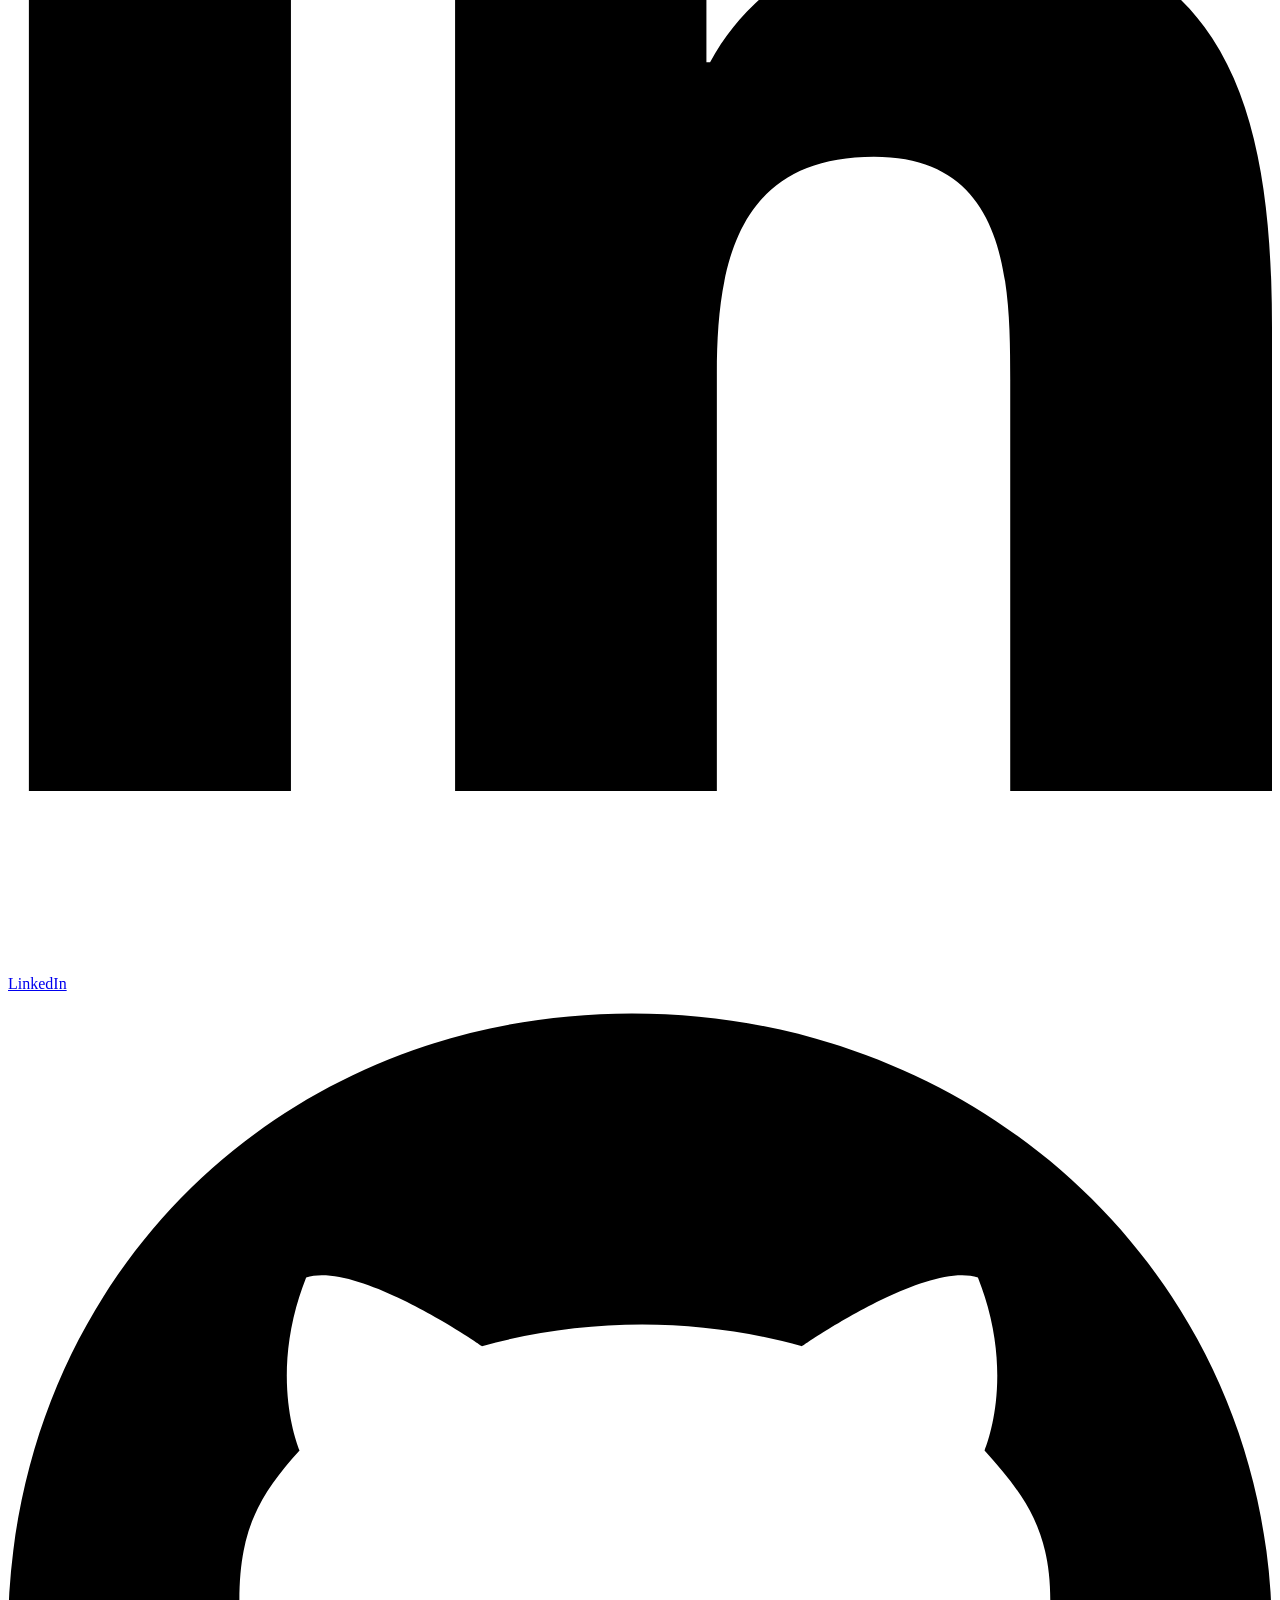
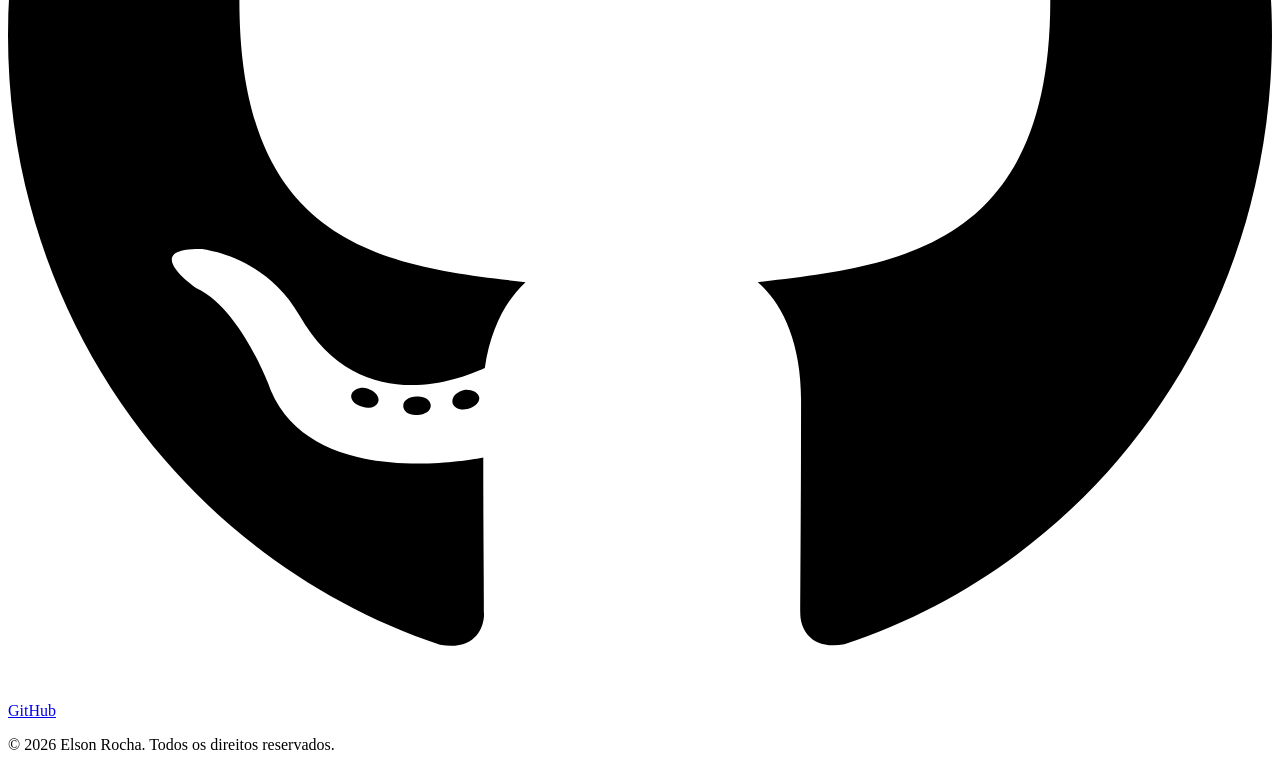
==== commit 8c8a5f2f: "UpGeelyStore" ====
--- a/index.html
+++ b/index.html
@@ -1,291 +1,168 @@
 <!DOCTYPE html>
 <html lang="pt-BR">
-
 <head>
     <meta charset="UTF-8">
     <meta name="viewport" content="width=device-width, initial-scale=1.0">
-    <title>WelWel Cars | Automóveis do WelWel</title>
-    <meta name="description" content="Vitrine de carros esportivos e elétricos da WelWel Cars, com ficha técnica completa de cada modelo.">
-    <meta name="theme-color" content="#6d00d9">
-    <link rel="icon" type="image/png" href="./img/favicon.png">
-    <link rel="preconnect" href="https://fonts.googleapis.com">
-    <link rel="preconnect" href="https://fonts.gstatic.com" crossorigin>
-    <link href="https://fonts.googleapis.com/css2?family=League+Gothic&family=Poppins:wght@300;400;600;700&display=swap" rel="stylesheet">
-    <link rel="stylesheet" href="./estyle.css">
+    <title>Elson Rocha | Desenvolvedor Backend</title>
+    <meta name="description" content="Portfólio de Elson Rocha, desenvolvedor backend com Java, Spring Boot, Node.js, Python e SQL.">
+
+    <!-- Aparência do link quando compartilhado no WhatsApp e LinkedIn -->
+    <meta property="og:title" content="Elson Rocha | Desenvolvedor Backend">
+    <meta property="og:description" content="Conheça meus projetos com Java, Spring Boot, Node.js, Python e SQL.">
+    <meta property="og:image" content="img/elson.jpg">
+    <meta property="og:type" content="website">
+
+    <link rel="icon" href="data:image/svg+xml,<svg xmlns='http://www.w3.org/2000/svg' viewBox='0 0 64 64'><rect width='64' height='64' rx='14' fill='%235b3df5'/><text x='50%' y='54%' font-family='Segoe UI,Arial' font-size='34' font-weight='700' fill='white' text-anchor='middle' dominant-baseline='middle'>ER</text></svg>">
+    <link rel="stylesheet" href="styles.css">
 </head>
+<body>
+    <header class="topo">
+        <div class="container topo-conteudo">
+            <a href="#inicio" class="logo">Elson<span>.dev</span></a>
 
-<body class="page-home">
-    <header class="site-header">
-        <a class="brand" href="./index.html" aria-label="WelWel Cars, página inicial">
-            <img src="./img/logo.webp" alt="WelWel Cars" width="480" height="234">
-        </a>
-        <button class="menu-toggle" type="button" aria-label="Abrir menu" aria-expanded="false" aria-controls="menu">
-            <span></span><span></span><span></span>
-        </button>
-        <nav id="menu" class="menu" aria-label="Menu principal">
-            <ul>
-                <li><a href="./index.html" aria-current="page">Home</a></li>
-                <li><a href="./carros.html">Carros</a></li>
-                <li><a href="./contato.html">Contato</a></li>
-            </ul>
-        </nav>
+            <button class="menu-botao" aria-label="Abrir menu" aria-expanded="false" aria-controls="menu">
+                <span></span><span></span><span></span>
+            </button>
+
+            <nav id="menu" class="menu">
+                <a href="#inicio">Home</a>
+                <a href="#projetos">Projetos</a>
+                <a href="#sobre">Sobre</a>
+                <a href="#contato">Contato</a>
+            </nav>
+        </div>
     </header>
 
     <main>
-        <section class="container" aria-roledescription="carrossel" aria-label="Carros em destaque">
+        <section id="inicio" class="principal">
+            <div class="container principal-conteudo">
+                <div>
+                    <p class="saudacao">Olá, eu sou</p>
+                    <h1>Elson Rocha<br><span>Desenvolvedor Backend</span></h1>
+                    <p class="resumo">Transformo regras de negócio em código limpo, eficiente e fácil de manter, com APIs REST, bancos de dados e boas práticas de arquitetura.</p>
+                    <div class="acoes">
+                        <a href="#projetos" class="btn btn-principal">Ver meus projetos</a>
+                        <a href="#contato" class="btn btn-secundario">Fale comigo</a>
+                    </div>
+                </div>
+                <img class="foto" src="img/elson.jpg" alt="Foto de Elson Rocha" width="600" height="800">
+            </div>
+        </section>
 
-            <div class="list">
-            <article class="item active" aria-roledescription="slide" aria-label="1 de 5">
-                <div class="car-img">
-                    <img src="./img/car1.webp" alt="Porsche 911 Turbo S, vista lateral" fetchpriority="high">
+        <section id="projetos" class="secao">
+            <div class="container">
+                <h2 class="titulo-secao">Projetos</h2>
+
+                <div class="grade-projetos">
+                    <article class="card">
+                        <img src="img/projeto-welcar.jpg" alt="Tela inicial do site WelCar" loading="lazy">
+                        <div class="card-info">
+                            <h3>WelCar</h3>
+                            <p>Meu primeiro projeto: site de vitrine de carros com carrossel de destaques, feito em HTML5 e CSS3.</p>
+                            <ul class="tags">
+                                <li>HTML5</li>
+                                <li>CSS3</li>
+                            </ul>
+                            <div class="card-links">
+                                <a href="https://elsondev-backend.github.io/mycarr/Car/index.html" target="_blank" rel="noopener">Ver site</a>
+                                <a href="https://github.com/elsondev-backend/mycarr" target="_blank" rel="noopener">Código</a>
+                            </div>
+                        </div>
+                    </article>
+
+                    <article class="card">
+                        <img src="img/projeto-geely-store.jpg" alt="Vitrine da loja Geely Store com acessórios do Geely EX2" loading="lazy">
+                        <div class="card-info">
+                            <h3>Geely Store</h3>
+                            <p>Loja de peças e acessórios da Geely, montadora que vem conquistando o mundo com suas inovações no mercado automotivo.</p>
+                            <ul class="tags">
+                                <li>HTML5</li>
+                                <li>CSS3</li>
+                                <li>JavaScript</li>
+                            </ul>
+                            <div class="card-links">
+                                <a href="https://elsondev-backend.github.io/DevStore/" target="_blank" rel="noopener">Ver site</a>
+                                <a href="https://github.com/elsondev-backend/DevStore" target="_blank" rel="noopener">Código</a>
+                            </div>
+                        </div>
+                    </article>
+
+                    <article class="card">
+                        <img src="img/projeto-banco-dados.jpg" alt="Gráfico de faturamento mensal do banco WelCar Locações" loading="lazy">
+                        <div class="card-info">
+                            <h3>WelCar Locações (banco de dados)</h3>
+                            <p>Banco MySQL de uma locadora com 5 filiais: modelagem ER, procedures com transação, triggers de auditoria, perfis de acesso e 17 consultas analíticas com CTE e window functions sobre quase 2 anos de dados simulados.</p>
+                            <ul class="tags">
+                                <li>MySQL</li>
+                                <li>SQL</li>
+                                <li>Python</li>
+                                <li>Docker</li>
+                            </ul>
+                            <div class="card-links">
+                                <a href="https://github.com/elsondev-backend/Portfolio/tree/main/projetos/welcar-locacoes-db#readme" target="_blank" rel="noopener">Ver projeto</a>
+                                <a href="https://github.com/elsondev-backend/Portfolio/tree/main/projetos/welcar-locacoes-db/sql" target="_blank" rel="noopener">Código</a>
+                            </div>
+                        </div>
+                    </article>
+                </div>
+            </div>
+        </section>
+
+        <section id="sobre" class="secao secao-escura">
+            <div class="container sobre">
+                <div>
+                    <h2 class="titulo-secao">Sobre mim</h2>
+                    <p>Eterno aprendiz, motivado por conhecimento. Gosto de transformar lógicas de negócio em código limpo, eficiente e de fácil manutenção.</p>
+                    <p>Trabalho com construção de APIs RESTful, gerenciamento de bancos de dados e integração de microsserviços, sempre buscando as boas práticas do mercado, como Clean Code, testes automatizados e Clean Architecture, para resolver problemas de desempenho e escalabilidade.</p>
                 </div>
 
-                <div class="content">
-                    <p class="car-information">Único Dono</p>
-                    <h2>Porsche 911 Turbo S <small>Tipo 992</small></h2>
-                    <p class="description">Linhas fluidas da família 911, caixas de roda traseiras alargadas e freios de cerâmica com pinças amarelas.</p>
-                    <ul class="stats">
-                        <li><b>650 cv</b><span>potência</span></li>
-                        <li><b>2,7 s</b><span>0 a 100 km/h</span></li>
-                        <li><b>330 km/h</b><span>velocidade máx.</span></li>
+                <div>
+                    <h3 class="subtitulo">Tecnologias</h3>
+                    <ul class="habilidades">
+                        <li><img src="img/skills/java.svg" alt="" width="40" height="40">Java</li>
+                        <li><img src="img/skills/spring.svg" alt="" width="40" height="40">Spring Boot</li>
+                        <li><img src="img/skills/nodejs.svg" alt="" width="40" height="40">Node.js</li>
+                        <li><img src="img/skills/python.svg" alt="" width="40" height="40">Python</li>
+                        <li><img src="img/skills/mysql.svg" alt="" width="40" height="40">SQL</li>
+                        <li><img src="img/skills/git.svg" alt="" width="40" height="40">Git</li>
+                        <li><img src="img/skills/html5.svg" alt="" width="40" height="40">HTML5</li>
+                        <li><img src="img/skills/css3.svg" alt="" width="40" height="40">CSS3</li>
                     </ul>
-                    <button class="information" type="button" data-ficha="ficha-1">Saiba Mais</button>
                 </div>
-            </article>
-            <article class="item" aria-roledescription="slide" aria-label="2 de 5" aria-hidden="true">
-                <div class="car-img">
-                    <img src="./img/car2.webp" alt="Ferrari California T, vista lateral" loading="lazy">
+            </div>
+        </section>
+
+        <section id="contato" class="secao">
+            <div class="container contato">
+                <h2 class="titulo-secao centro">Contato</h2>
+                <p>Está procurando um desenvolvedor backend ou quer conversar sobre um projeto? Me chama!</p>
+
+                <div class="botoes-contato">
+                    <a href="https://wa.me/5571999079849" target="_blank" rel="noopener" class="bt bt-zap">
+                        <svg viewBox="0 0 448 512" aria-hidden="true"><path d="M380.9 97.1C339 55.1 283.2 32 223.9 32c-122.4 0-222 99.6-222 222 0 39.1 10.2 77.3 29.6 111L0 480l117.7-30.9c32.4 17.7 68.9 27 106.1 27h.1c122.3 0 224.1-99.6 224.1-222 0-59.3-25.2-115-67.1-157zm-157 341.6c-33.2 0-65.7-8.9-94-25.7l-6.7-4-69.8 18.3L72 359.2l-4.4-7c-18.5-29.4-28.2-63.3-28.2-98.2 0-101.7 82.8-184.5 184.6-184.5 49.3 0 95.6 19.2 130.4 54.1 34.8 34.9 56.2 81.2 56.1 130.5 0 101.8-84.9 184.6-186.6 184.6zm101.2-138.2c-5.5-2.8-32.8-16.2-37.9-18-5.1-1.9-8.8-2.8-12.5 2.8-3.7 5.6-14.3 18-17.6 21.8-3.2 3.7-6.5 4.2-12 1.4-32.6-16.3-54-29.1-75.5-66-5.7-9.8 5.7-9.1 16.3-30.3 1.8-3.7.9-6.9-.5-9.7-1.4-2.8-12.5-30.1-17.1-41.2-4.5-10.8-9.1-9.3-12.5-9.5-3.2-.2-6.9-.2-10.6-.2-3.7 0-9.7 1.4-14.8 6.9-5.1 5.6-19.4 19-19.4 46.3 0 27.3 19.9 53.7 22.6 57.4 2.8 3.7 39.1 59.7 94.8 83.8 35.2 15.2 49 16.5 66.6 13.9 10.7-1.6 32.8-13.4 37.4-26.4 4.6-13 4.6-24.1 3.2-26.4-1.3-2.5-5-3.9-10.5-6.6z"/></svg>
+                        WhatsApp
+                    </a>
+                    <a href="mailto:evangelistabackend@gmail.com" class="bt bt-email">
+                        <svg viewBox="0 0 512 512" aria-hidden="true"><path d="M48 64C21.5 64 0 85.5 0 112c0 15.1 7.1 29.3 19.2 38.4L236.8 313.6c11.4 8.5 27 8.5 38.4 0L492.8 150.4c12.1-9.1 19.2-23.3 19.2-38.4c0-26.5-21.5-48-48-48H48zM0 176V384c0 35.3 28.7 64 64 64H448c35.3 0 64-28.7 64-64V176L294.4 339.2c-22.8 17.1-54 17.1-76.8 0L0 176z"/></svg>
+                        E-mail
+                    </a>
+                    <a href="https://www.linkedin.com/in/elson-rocha-evangelista-46693858" target="_blank" rel="noopener" class="bt bt-linkedin">
+                        <svg viewBox="0 0 448 512" aria-hidden="true"><path d="M100.28 448H7.4V148.9h92.88zM53.79 108.1C24.09 108.1 0 83.5 0 53.8a53.79 53.79 0 0 1 107.58 0c0 29.7-24.1 54.3-53.79 54.3zM447.9 448h-92.68V302.4c0-34.7-.7-79.2-48.29-79.2-48.29 0-55.69 37.7-55.69 76.7V448h-92.78V148.9h89.08v40.8h1.3c12.4-23.5 42.69-48.3 87.88-48.3 94 0 111.28 61.9 111.28 142.3V448z"/></svg>
+                        LinkedIn
+                    </a>
+                    <a href="https://github.com/elsondev-backend" target="_blank" rel="noopener" class="bt bt-github">
+                        <svg viewBox="0 0 496 512" aria-hidden="true"><path d="M165.9 397.4c0 2-2.3 3.6-5.2 3.6-3.3.3-5.6-1.3-5.6-3.6 0-2 2.3-3.6 5.2-3.6 3-.3 5.6 1.3 5.6 3.6zm-31.1-4.5c-.7 2 1.3 4.3 4.3 4.9 2.6 1 5.6 0 6.2-2s-1.3-4.3-4.3-5.2c-2.6-.7-5.5.3-6.2 2.3zm44.2-1.7c-2.9.7-4.9 2.6-4.6 4.9.3 2 2.9 3.3 5.9 2.6 2.9-.7 4.9-2.6 4.6-4.6-.3-1.9-3-3.2-5.9-2.9zM244.8 8C106.1 8 0 113.3 0 252c0 110.9 69.8 205.8 169.5 239.2 12.8 2.3 17.3-5.6 17.3-12.1 0-6.2-.3-40.4-.3-61.4 0 0-70 15-84.7-29.8 0 0-11.4-29.1-27.8-36.6 0 0-22.9-15.7 1.6-15.4 0 0 24.9 2 38.6 25.8 21.9 38.6 58.6 27.5 72.9 20.9 2.3-16 8.8-27.1 16-33.7-55.9-6.2-112.3-14.3-112.3-110.5 0-27.5 7.6-41.3 23.6-58.9-2.6-6.5-11.1-33.3 2.6-67.9 20.9-6.5 69 27 69 27 20-5.6 41.5-8.5 62.8-8.5s42.8 2.9 62.8 8.5c0 0 48.1-33.6 69-27 13.7 34.7 5.2 61.4 2.6 67.9 16 17.7 25.8 31.5 25.8 58.9 0 96.5-58.9 104.2-114.8 110.5 9.2 7.9 17 22.9 17 46.4 0 33.7-.3 75.4-.3 83.6 0 6.5 4.6 14.4 17.3 12.1C428.2 457.8 496 362.9 496 252 496 113.3 383.5 8 244.8 8z"/></svg>
+                        GitHub
+                    </a>
                 </div>
-
-                <div class="content">
-                    <p class="car-information">Único Dono</p>
-                    <h2>Ferrari California T <small>Grand Tourer conversível</small></h2>
-                    <p class="description">Clássico GT de motor dianteiro-central, conversível 2+2 com pintura Rosso Corsa.</p>
-                    <ul class="stats">
-                        <li><b>560 cv</b><span>potência</span></li>
-                        <li><b>3,6 s</b><span>0 a 100 km/h</span></li>
-                        <li><b>316 km/h</b><span>velocidade máx.</span></li>
-                    </ul>
-                    <button class="information" type="button" data-ficha="ficha-2">Saiba Mais</button>
-                </div>
-            </article>
-            <article class="item" aria-roledescription="slide" aria-label="3 de 5" aria-hidden="true">
-                <div class="car-img">
-                    <img src="./img/car3.webp" alt="Lamborghini Aventador S, vista lateral" loading="lazy">
-                </div>
-
-                <div class="content">
-                    <p class="car-information">Único Dono</p>
-                    <h2>Lamborghini Aventador S <small>LP 740-4</small></h2>
-                    <p class="description">Silhueta em cunha, V12 aspirado e as icônicas portas em tesoura de Sant&#x27;Agata Bolognese.</p>
-                    <ul class="stats">
-                        <li><b>740 cv</b><span>potência</span></li>
-                        <li><b>2,9 s</b><span>0 a 100 km/h</span></li>
-                        <li><b>350 km/h</b><span>velocidade máx.</span></li>
-                    </ul>
-                    <button class="information" type="button" data-ficha="ficha-3">Saiba Mais</button>
-                </div>
-            </article>
-            <article class="item" aria-roledescription="slide" aria-label="4 de 5" aria-hidden="true">
-                <div class="car-img">
-                    <img src="./img/car4.webp" alt="Geely EX2, vista lateral" loading="lazy">
-                </div>
-
-                <div class="content">
-                    <p class="car-information">Único Dono</p>
-                    <h2>Geely EX2 <small>Elétrico compacto</small></h2>
-                    <p class="description">Elétrico de proporções de monovolume, pintura bicolor e design pensado para reduzir o arrasto.</p>
-                    <ul class="stats">
-                        <li><b>116 cv</b><span>potência</span></li>
-                        <li><b>289 km</b><span>autonomia</span></li>
-                        <li><b>21 min</b><span>recarga 30-80%</span></li>
-                    </ul>
-                    <button class="information" type="button" data-ficha="ficha-4">Saiba Mais</button>
-                </div>
-            </article>
-            <article class="item" aria-roledescription="slide" aria-label="5 de 5" aria-hidden="true">
-                <div class="car-img">
-                    <img src="./img/car5.webp" alt="BMW iX3 M Sport, vista lateral" loading="lazy">
-                </div>
-
-                <div class="content">
-                    <p class="car-information">Único Dono</p>
-                    <h2>BMW iX3 M Sport <small>Geração G01 LCI</small></h2>
-                    <p class="description">SUV elétrico que preserva as linhas do X3, com pacote aerodinâmico M Sport.</p>
-                    <ul class="stats">
-                        <li><b>286 cv</b><span>potência</span></li>
-                        <li><b>460 km</b><span>autonomia</span></li>
-                        <li><b>6,8 s</b><span>0 a 100 km/h</span></li>
-                    </ul>
-                    <button class="information" type="button" data-ficha="ficha-5">Saiba Mais</button>
-                </div>
-            </article>
-            </div>
-
-            <div class="arrows">
-                <button id="prev" type="button" aria-label="Carro anterior"><img src="./img/arrow.svg" alt=""></button>
-                <button id="next" type="button" aria-label="Próximo carro"><img src="./img/arrow.svg" alt=""></button>
-            </div>
-
-            <div class="indicator">
-                <div class="number" aria-live="polite">01</div>
-                <ul>
-                <li><button class="line active" type="button" aria-label="Ir para o carro 1"></button></li>
-                <li><button class="line" type="button" aria-label="Ir para o carro 2"></button></li>
-                <li><button class="line" type="button" aria-label="Ir para o carro 3"></button></li>
-                <li><button class="line" type="button" aria-label="Ir para o carro 4"></button></li>
-                <li><button class="line" type="button" aria-label="Ir para o carro 5"></button></li>
-                </ul>
             </div>
         </section>
     </main>
 
-    <dialog class="ficha" id="ficha-1" aria-labelledby="ficha-1-titulo">
-        <form method="dialog">
-            <button class="close" aria-label="Fechar">×</button>
-        </form>
-        <p class="car-information">Ficha técnica</p>
-        <h2 id="ficha-1-titulo">Porsche 911 Turbo S <small>Tipo 992</small></h2>
-        <img src="./img/car1.webp" alt="" loading="lazy">
-        <h3>Análise visual</h3>
-        <ul class="highlights">
-            <li><strong>Silhueta de perfil:</strong> Linhas fluidas e aerodinâmicas tradicionais do 911, com as caixas de roda traseiras visivelmente alargadas.</li>
-            <li><strong>Entradas de ar laterais:</strong> Grandes aberturas nos para-lamas traseiros, que alimentam e refrigeram o motor biturbo.</li>
-            <li><strong>Rodas e freios:</strong> Rodas com cubo rápido (central lock) e pinças amarelas do sistema de freios de cerâmica PCCB.</li>
-            <li><strong>Defletor traseiro:</strong> Aerofólio integrado para controle adaptativo da força descendente (downforce).</li>
-        </ul>
-        <h3>Especificações</h3>
-        <dl class="specs">
-            <div><dt>Motor</dt><dd>3.8 litros, 6 cilindros opostos (Boxer), biturbo</dd></div>
-            <div><dt>Combustível</dt><dd>Gasolina</dd></div>
-            <div><dt>Potência máxima</dt><dd>650 cv a 6.750 rpm</dd></div>
-            <div><dt>Torque máximo</dt><dd>81,6 kgfm a 2.500 rpm</dd></div>
-            <div><dt>Transmissão</dt><dd>Automática de dupla embreagem (PDK), 8 marchas</dd></div>
-            <div><dt>Tração</dt><dd>Integral sob demanda (AWD)</dd></div>
-            <div><dt>0 a 100 km/h</dt><dd>2,7 segundos</dd></div>
-            <div><dt>Velocidade máxima</dt><dd>330 km/h</dd></div>
-            <div><dt>Peso em ordem de marcha</dt><dd>1.640 kg</dd></div>
-            <div><dt>Freios</dt><dd>Discos de cerâmica ventilados e perfurados (PCCB)</dd></div>
-            <div><dt>Pneus dianteiros</dt><dd>255/35 R20</dd></div>
-            <div><dt>Pneus traseiros</dt><dd>315/30 R21</dd></div>
-        </dl>
-    </dialog>
-    <dialog class="ficha" id="ficha-2" aria-labelledby="ficha-2-titulo">
-        <form method="dialog">
-            <button class="close" aria-label="Fechar">×</button>
-        </form>
-        <p class="car-information">Ficha técnica</p>
-        <h2 id="ficha-2-titulo">Ferrari California T <small>Grand Tourer conversível</small></h2>
-        <img src="./img/car2.webp" alt="" loading="lazy">
-        <h3>Análise visual</h3>
-        <ul class="highlights">
-            <li><strong>Design de perfil:</strong> Silhueta clássica de Grand Tourer, motor dianteiro-central e tração traseira, com o escudo da escuderia nos para-lamas dianteiros.</li>
-            <li><strong>Configuração conversível:</strong> Capota aberta, revelando o interior no formato de assentos 2+2.</li>
-            <li><strong>Flanco esculpido:</strong> Um vinco fluido que começa atrás da roda dianteira e segue até a maçaneta da porta.</li>
-            <li><strong>Rodas e freios:</strong> Rodas de liga leve de cinco raios em estrela, com pinças vermelhas que combinam com a pintura Rosso Corsa.</li>
-        </ul>
-        <h3>Especificações</h3>
-        <dl class="specs">
-            <div><dt>Motor</dt><dd>3.9 litros (3.855 cm³), V8 a 90°, biturbo</dd></div>
-            <div><dt>Combustível</dt><dd>Gasolina</dd></div>
-            <div><dt>Potência máxima</dt><dd>560 cv a 7.500 rpm</dd></div>
-            <div><dt>Torque máximo</dt><dd>77 kgfm a 4.750 rpm</dd></div>
-            <div><dt>Transmissão</dt><dd>Automatizada de dupla embreagem (F1-DCT), 7 marchas</dd></div>
-            <div><dt>Tração</dt><dd>Traseira (RWD)</dd></div>
-            <div><dt>0 a 100 km/h</dt><dd>3,6 segundos</dd></div>
-            <div><dt>Velocidade máxima</dt><dd>316 km/h</dd></div>
-            <div><dt>Peso seco</dt><dd>1.625 kg</dd></div>
-            <div><dt>Freios</dt><dd>Discos de carbono-cerâmica ventilados</dd></div>
-            <div><dt>Porta-malas</dt><dd>340 litros (240 litros com a capota recolhida)</dd></div>
-        </dl>
-    </dialog>
-    <dialog class="ficha" id="ficha-3" aria-labelledby="ficha-3-titulo">
-        <form method="dialog">
-            <button class="close" aria-label="Fechar">×</button>
-        </form>
-        <p class="car-information">Ficha técnica</p>
-        <h2 id="ficha-3-titulo">Lamborghini Aventador S <small>LP 740-4</small></h2>
-        <img src="./img/car3.webp" alt="" loading="lazy">
-        <h3>Análise visual</h3>
-        <ul class="highlights">
-            <li><strong>Silhueta em cunha:</strong> Linhas angulares e geométricas, clássicas e futuristas, do DNA de design da Lamborghini.</li>
-            <li><strong>Entradas de ar laterais:</strong> Enormes aberturas nas portas e para-lamas traseiros, que levam ar ao motor V12 e aos freios.</li>
-            <li><strong>Rodas e freios:</strong> Rodas raiadas com acabamento diamantado e pinças de freio amarelas em contraste com a carroceria.</li>
-            <li><strong>Portas em tesoura:</strong> O vinco superior marca o contorno das portas de abertura vertical de Sant&#x27;Agata Bolognese.</li>
-        </ul>
-        <h3>Especificações</h3>
-        <dl class="specs">
-            <div><dt>Motor</dt><dd>6.5 litros, V12 a 60°, aspirado</dd></div>
-            <div><dt>Combustível</dt><dd>Gasolina</dd></div>
-            <div><dt>Potência máxima</dt><dd>740 cv a 8.400 rpm</dd></div>
-            <div><dt>Torque máximo</dt><dd>70,4 kgfm (690 Nm) a 5.500 rpm</dd></div>
-            <div><dt>Transmissão</dt><dd>Automatizada ISR (Independent Shifting Rods), 7 marchas</dd></div>
-            <div><dt>Tração</dt><dd>Integral permanente (AWD)</dd></div>
-            <div><dt>0 a 100 km/h</dt><dd>2,9 segundos</dd></div>
-            <div><dt>Velocidade máxima</dt><dd>350 km/h</dd></div>
-            <div><dt>Peso seco</dt><dd>1.575 kg</dd></div>
-            <div><dt>Chassi</dt><dd>Suspensão ativa magnetorreológica e esterçamento nas 4 rodas</dd></div>
-        </dl>
-    </dialog>
-    <dialog class="ficha" id="ficha-4" aria-labelledby="ficha-4-titulo">
-        <form method="dialog">
-            <button class="close" aria-label="Fechar">×</button>
-        </form>
-        <p class="car-information">Ficha técnica</p>
-        <h2 id="ficha-4-titulo">Geely EX2 <small>Elétrico compacto</small></h2>
-        <img src="./img/car4.webp" alt="" loading="lazy">
-        <h3>Análise visual</h3>
-        <ul class="highlights">
-            <li><strong>Proporções de monovolume:</strong> Teto alto, balanços curtos e frente inclinada, priorizando o espaço interno e a modularidade da cabine.</li>
-            <li><strong>Pintura bicolor:</strong> Carroceria em tom suave, com colunas e teto em preto brilhante.</li>
-            <li><strong>Design aerodinâmico:</strong> Rodas aro 16 de desenho fechado e maçanetas embutidas para reduzir o arrasto.</li>
-            <li><strong>Linha de cintura fluida:</strong> Vincos sutis e transições arredondadas, numa estética limpa e futurista.</li>
-        </ul>
-        <h3>Especificações</h3>
-        <dl class="specs">
-            <div><dt>Motor</dt><dd>Elétrico, síncrono de ímãs permanentes</dd></div>
-            <div><dt>Potência máxima</dt><dd>116 cv (85 kW)</dd></div>
-            <div><dt>Torque máximo</dt><dd>15,3 kgfm (150 Nm)</dd></div>
-            <div><dt>Tração</dt><dd>Traseira (RWD)</dd></div>
-            <div><dt>Bateria</dt><dd>Lítio-ferro-fosfato (LFP)</dd></div>
-            <div><dt>Autonomia (Inmetro)</dt><dd>289 km</dd></div>
-            <div><dt>Tempo de recarga</dt><dd>30% a 80% em 21 minutos (DC rápida)</dd></div>
-            <div><dt>Comprimento / entre-eixos</dt><dd>4,13 m / 2,65 m</dd></div>
-            <div><dt>Porta-malas traseiro</dt><dd>375 litros</dd></div>
-            <div><dt>Porta-malas dianteiro (frunk)</dt><dd>70 litros</dd></div>
-        </dl>
-    </dialog>
-    <dialog class="ficha" id="ficha-5" aria-labelledby="ficha-5-titulo">
-        <form method="dialog">
-            <button class="close" aria-label="Fechar">×</button>
-        </form>
-        <p class="car-information">Ficha técnica</p>
-        <h2 id="ficha-5-titulo">BMW iX3 M Sport <small>Geração G01 LCI</small></h2>
-        <img src="./img/car5.webp" alt="" loading="lazy">
-        <h3>Análise visual</h3>
-        <ul class="highlights">
-            <li><strong>Proporções de SUV:</strong> Silhueta bem definida no estilo SAV, com balanço traseiro que amplia o espaço de carga.</li>
-            <li><strong>Pacote M Sport:</strong> Para-choques esportivos, soleiras laterais musculosas e acabamento Shadow Line nas molduras das janelas.</li>
-            <li><strong>Identidade sutil:</strong> Preserva as linhas do X3, com discretos apliques pretos nas saídas de ar dos para-lamas dianteiros.</li>
-            <li><strong>Rodas exclusivas:</strong> Liga leve aerodinâmica de desenho fechado e acabamento bicolor, para reduzir o arrasto.</li>
-        </ul>
-        <h3>Especificações</h3>
-        <dl class="specs">
-            <div><dt>Motorização</dt><dd>1 motor elétrico traseiro (BMW eDrive de 5ª geração)</dd></div>
-            <div><dt>Potência máxima</dt><dd>286 cv (210 kW)</dd></div>
-            <div><dt>Torque máximo</dt><dd>40,8 kgfm (400 Nm)</dd></div>
-            <div><dt>Transmissão</dt><dd>Automática de 1 marcha</dd></div>
-            <div><dt>Tração</dt><dd>Traseira (RWD)</dd></div>
-            <div><dt>0 a 100 km/h</dt><dd>6,8 segundos</dd></div>
-            <div><dt>Velocidade máxima</dt><dd>180 km/h (limitada eletronicamente)</dd></div>
-            <div><dt>Bateria</dt><dd>80 kWh brutos (74 kWh úteis)</dd></div>
-            <div><dt>Autonomia média</dt><dd>Até 460 km (ciclo WLTP)</dd></div>
-            <div><dt>Recarga rápida</dt><dd>10% a 80% em cerca de 32 minutos (DC de 150 kW)</dd></div>
-            <div><dt>Porta-malas</dt><dd>510 litros</dd></div>
-        </dl>
-    </dialog>
+    <footer class="rodape">
+        <p>© <span id="ano">2026</span> Elson Rocha. Todos os direitos reservados.</p>
+    </footer>
 
-    <script src="./script.js"></script>
+    <script src="script.js"></script>
 </body>
-
 </html>
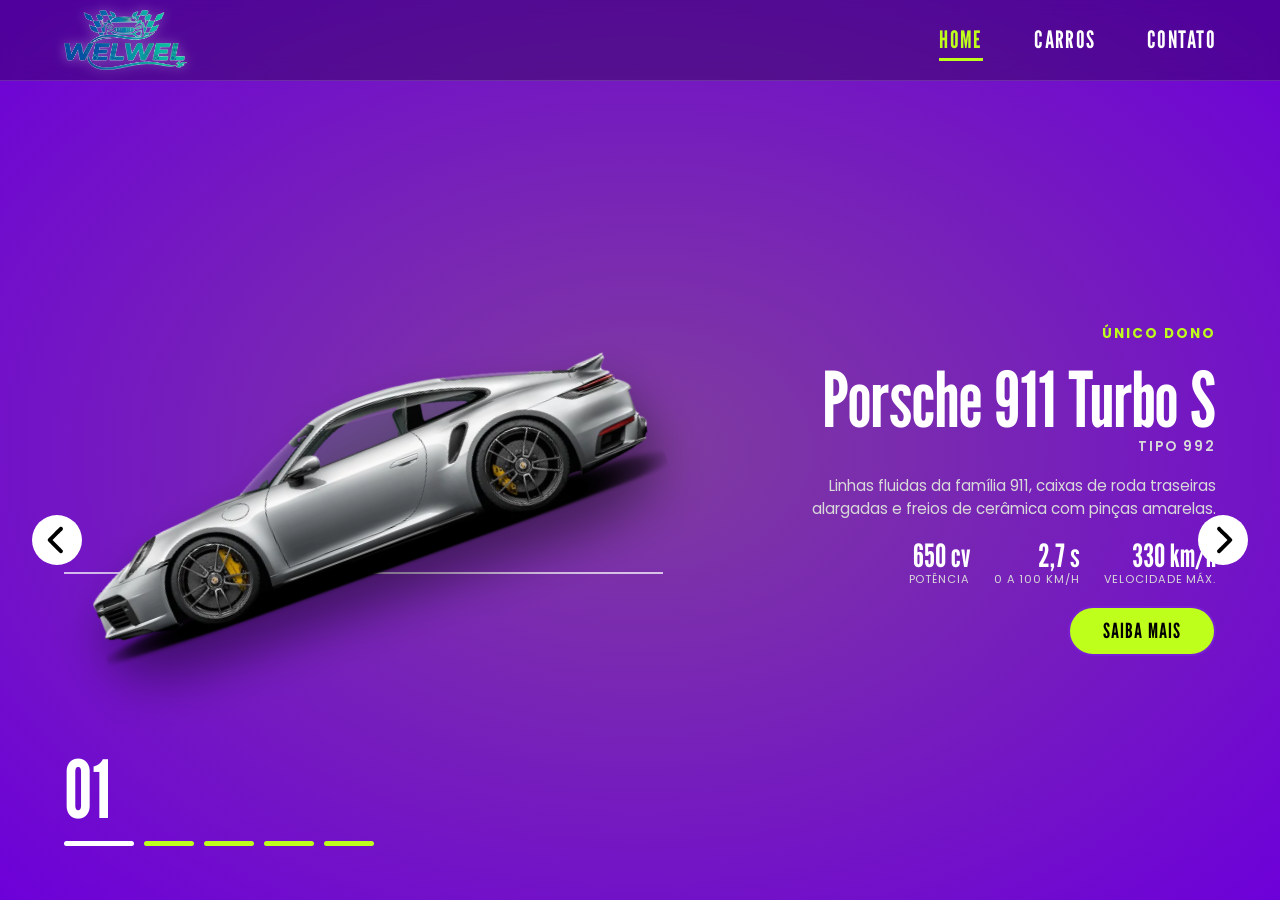
==== commit bf25750b: "Correção" ====
--- a/index.html
+++ b/index.html
@@ -1,168 +1,291 @@
 <!DOCTYPE html>
 <html lang="pt-BR">
+
 <head>
     <meta charset="UTF-8">
     <meta name="viewport" content="width=device-width, initial-scale=1.0">
-    <title>Elson Rocha | Desenvolvedor Backend</title>
-    <meta name="description" content="Portfólio de Elson Rocha, desenvolvedor backend com Java, Spring Boot, Node.js, Python e SQL.">
-
-    <!-- Aparência do link quando compartilhado no WhatsApp e LinkedIn -->
-    <meta property="og:title" content="Elson Rocha | Desenvolvedor Backend">
-    <meta property="og:description" content="Conheça meus projetos com Java, Spring Boot, Node.js, Python e SQL.">
-    <meta property="og:image" content="img/elson.jpg">
-    <meta property="og:type" content="website">
-
-    <link rel="icon" href="data:image/svg+xml,<svg xmlns='http://www.w3.org/2000/svg' viewBox='0 0 64 64'><rect width='64' height='64' rx='14' fill='%235b3df5'/><text x='50%' y='54%' font-family='Segoe UI,Arial' font-size='34' font-weight='700' fill='white' text-anchor='middle' dominant-baseline='middle'>ER</text></svg>">
-    <link rel="stylesheet" href="styles.css">
+    <title>WelWel Cars | Automóveis do WelWel</title>
+    <meta name="description" content="Vitrine de carros esportivos e elétricos da WelWel Cars, com ficha técnica completa de cada modelo.">
+    <meta name="theme-color" content="#6d00d9">
+    <link rel="icon" type="image/png" href="./img/favicon.png">
+    <link rel="preconnect" href="https://fonts.googleapis.com">
+    <link rel="preconnect" href="https://fonts.gstatic.com" crossorigin>
+    <link href="https://fonts.googleapis.com/css2?family=League+Gothic&family=Poppins:wght@300;400;600;700&display=swap" rel="stylesheet">
+    <link rel="stylesheet" href="./estyle.css">
 </head>
-<body>
-    <header class="topo">
-        <div class="container topo-conteudo">
-            <a href="#inicio" class="logo">Elson<span>.dev</span></a>
-
-            <button class="menu-botao" aria-label="Abrir menu" aria-expanded="false" aria-controls="menu">
-                <span></span><span></span><span></span>
-            </button>
-
-            <nav id="menu" class="menu">
-                <a href="#inicio">Home</a>
-                <a href="#projetos">Projetos</a>
-                <a href="#sobre">Sobre</a>
-                <a href="#contato">Contato</a>
-            </nav>
-        </div>
+
+<body class="page-home">
+    <header class="site-header">
+        <a class="brand" href="./index.html" aria-label="WelWel Cars, página inicial">
+            <img src="./img/logo.webp" alt="WelWel Cars" width="480" height="234">
+        </a>
+        <button class="menu-toggle" type="button" aria-label="Abrir menu" aria-expanded="false" aria-controls="menu">
+            <span></span><span></span><span></span>
+        </button>
+        <nav id="menu" class="menu" aria-label="Menu principal">
+            <ul>
+                <li><a href="./index.html" aria-current="page">Home</a></li>
+                <li><a href="./carros.html">Carros</a></li>
+                <li><a href="./contato.html">Contato</a></li>
+            </ul>
+        </nav>
     </header>
 
     <main>
-        <section id="inicio" class="principal">
-            <div class="container principal-conteudo">
-                <div>
-                    <p class="saudacao">Olá, eu sou</p>
-                    <h1>Elson Rocha<br><span>Desenvolvedor Backend</span></h1>
-                    <p class="resumo">Transformo regras de negócio em código limpo, eficiente e fácil de manter, com APIs REST, bancos de dados e boas práticas de arquitetura.</p>
-                    <div class="acoes">
-                        <a href="#projetos" class="btn btn-principal">Ver meus projetos</a>
-                        <a href="#contato" class="btn btn-secundario">Fale comigo</a>
-                    </div>
-                </div>
-                <img class="foto" src="img/elson.jpg" alt="Foto de Elson Rocha" width="600" height="800">
+        <section class="container" aria-roledescription="carrossel" aria-label="Carros em destaque">
+
+            <div class="list">
+            <article class="item active" aria-roledescription="slide" aria-label="1 de 5">
+                <div class="car-img">
+                    <img src="./img/car1.webp" alt="Porsche 911 Turbo S, vista lateral" fetchpriority="high">
+                </div>
+
+                <div class="content">
+                    <p class="car-information">Único Dono</p>
+                    <h2>Porsche 911 Turbo S <small>Tipo 992</small></h2>
+                    <p class="description">Linhas fluidas da família 911, caixas de roda traseiras alargadas e freios de cerâmica com pinças amarelas.</p>
+                    <ul class="stats">
+                        <li><b>650 cv</b><span>potência</span></li>
+                        <li><b>2,7 s</b><span>0 a 100 km/h</span></li>
+                        <li><b>330 km/h</b><span>velocidade máx.</span></li>
+                    </ul>
+                    <button class="information" type="button" data-ficha="ficha-1">Saiba Mais</button>
+                </div>
+            </article>
+            <article class="item" aria-roledescription="slide" aria-label="2 de 5" aria-hidden="true">
+                <div class="car-img">
+                    <img src="./img/car2.webp" alt="Ferrari California T, vista lateral" loading="lazy">
+                </div>
+
+                <div class="content">
+                    <p class="car-information">Único Dono</p>
+                    <h2>Ferrari California T <small>Grand Tourer conversível</small></h2>
+                    <p class="description">Clássico GT de motor dianteiro-central, conversível 2+2 com pintura Rosso Corsa.</p>
+                    <ul class="stats">
+                        <li><b>560 cv</b><span>potência</span></li>
+                        <li><b>3,6 s</b><span>0 a 100 km/h</span></li>
+                        <li><b>316 km/h</b><span>velocidade máx.</span></li>
+                    </ul>
+                    <button class="information" type="button" data-ficha="ficha-2">Saiba Mais</button>
+                </div>
+            </article>
+            <article class="item" aria-roledescription="slide" aria-label="3 de 5" aria-hidden="true">
+                <div class="car-img">
+                    <img src="./img/car3.webp" alt="Lamborghini Aventador S, vista lateral" loading="lazy">
+                </div>
+
+                <div class="content">
+                    <p class="car-information">Único Dono</p>
+                    <h2>Lamborghini Aventador S <small>LP 740-4</small></h2>
+                    <p class="description">Silhueta em cunha, V12 aspirado e as icônicas portas em tesoura de Sant&#x27;Agata Bolognese.</p>
+                    <ul class="stats">
+                        <li><b>740 cv</b><span>potência</span></li>
+                        <li><b>2,9 s</b><span>0 a 100 km/h</span></li>
+                        <li><b>350 km/h</b><span>velocidade máx.</span></li>
+                    </ul>
+                    <button class="information" type="button" data-ficha="ficha-3">Saiba Mais</button>
+                </div>
+            </article>
+            <article class="item" aria-roledescription="slide" aria-label="4 de 5" aria-hidden="true">
+                <div class="car-img">
+                    <img src="./img/car4.webp" alt="Geely EX2, vista lateral" loading="lazy">
+                </div>
+
+                <div class="content">
+                    <p class="car-information">Único Dono</p>
+                    <h2>Geely EX2 <small>Elétrico compacto</small></h2>
+                    <p class="description">Elétrico de proporções de monovolume, pintura bicolor e design pensado para reduzir o arrasto.</p>
+                    <ul class="stats">
+                        <li><b>116 cv</b><span>potência</span></li>
+                        <li><b>289 km</b><span>autonomia</span></li>
+                        <li><b>21 min</b><span>recarga 30-80%</span></li>
+                    </ul>
+                    <button class="information" type="button" data-ficha="ficha-4">Saiba Mais</button>
+                </div>
+            </article>
+            <article class="item" aria-roledescription="slide" aria-label="5 de 5" aria-hidden="true">
+                <div class="car-img">
+                    <img src="./img/car5.webp" alt="BMW iX3 M Sport, vista lateral" loading="lazy">
+                </div>
+
+                <div class="content">
+                    <p class="car-information">Único Dono</p>
+                    <h2>BMW iX3 M Sport <small>Geração G01 LCI</small></h2>
+                    <p class="description">SUV elétrico que preserva as linhas do X3, com pacote aerodinâmico M Sport.</p>
+                    <ul class="stats">
+                        <li><b>286 cv</b><span>potência</span></li>
+                        <li><b>460 km</b><span>autonomia</span></li>
+                        <li><b>6,8 s</b><span>0 a 100 km/h</span></li>
+                    </ul>
+                    <button class="information" type="button" data-ficha="ficha-5">Saiba Mais</button>
+                </div>
+            </article>
             </div>
-        </section>
-
-        <section id="projetos" class="secao">
-            <div class="container">
-                <h2 class="titulo-secao">Projetos</h2>
-
-                <div class="grade-projetos">
-                    <article class="card">
-                        <img src="img/projeto-welcar.jpg" alt="Tela inicial do site WelCar" loading="lazy">
-                        <div class="card-info">
-                            <h3>WelCar</h3>
-                            <p>Meu primeiro projeto: site de vitrine de carros com carrossel de destaques, feito em HTML5 e CSS3.</p>
-                            <ul class="tags">
-                                <li>HTML5</li>
-                                <li>CSS3</li>
-                            </ul>
-                            <div class="card-links">
-                                <a href="https://elsondev-backend.github.io/mycarr/Car/index.html" target="_blank" rel="noopener">Ver site</a>
-                                <a href="https://github.com/elsondev-backend/mycarr" target="_blank" rel="noopener">Código</a>
-                            </div>
-                        </div>
-                    </article>
-
-                    <article class="card">
-                        <img src="img/projeto-geely-store.jpg" alt="Vitrine da loja Geely Store com acessórios do Geely EX2" loading="lazy">
-                        <div class="card-info">
-                            <h3>Geely Store</h3>
-                            <p>Loja de peças e acessórios da Geely, montadora que vem conquistando o mundo com suas inovações no mercado automotivo.</p>
-                            <ul class="tags">
-                                <li>HTML5</li>
-                                <li>CSS3</li>
-                                <li>JavaScript</li>
-                            </ul>
-                            <div class="card-links">
-                                <a href="https://elsondev-backend.github.io/DevStore/" target="_blank" rel="noopener">Ver site</a>
-                                <a href="https://github.com/elsondev-backend/DevStore" target="_blank" rel="noopener">Código</a>
-                            </div>
-                        </div>
-                    </article>
-
-                    <article class="card">
-                        <img src="img/projeto-banco-dados.jpg" alt="Gráfico de faturamento mensal do banco WelCar Locações" loading="lazy">
-                        <div class="card-info">
-                            <h3>WelCar Locações (banco de dados)</h3>
-                            <p>Banco MySQL de uma locadora com 5 filiais: modelagem ER, procedures com transação, triggers de auditoria, perfis de acesso e 17 consultas analíticas com CTE e window functions sobre quase 2 anos de dados simulados.</p>
-                            <ul class="tags">
-                                <li>MySQL</li>
-                                <li>SQL</li>
-                                <li>Python</li>
-                                <li>Docker</li>
-                            </ul>
-                            <div class="card-links">
-                                <a href="https://github.com/elsondev-backend/Portfolio/tree/main/projetos/welcar-locacoes-db#readme" target="_blank" rel="noopener">Ver projeto</a>
-                                <a href="https://github.com/elsondev-backend/Portfolio/tree/main/projetos/welcar-locacoes-db/sql" target="_blank" rel="noopener">Código</a>
-                            </div>
-                        </div>
-                    </article>
-                </div>
+
+            <div class="arrows">
+                <button id="prev" type="button" aria-label="Carro anterior"><img src="./img/arrow.svg" alt=""></button>
+                <button id="next" type="button" aria-label="Próximo carro"><img src="./img/arrow.svg" alt=""></button>
             </div>
-        </section>
-
-        <section id="sobre" class="secao secao-escura">
-            <div class="container sobre">
-                <div>
-                    <h2 class="titulo-secao">Sobre mim</h2>
-                    <p>Eterno aprendiz, motivado por conhecimento. Gosto de transformar lógicas de negócio em código limpo, eficiente e de fácil manutenção.</p>
-                    <p>Trabalho com construção de APIs RESTful, gerenciamento de bancos de dados e integração de microsserviços, sempre buscando as boas práticas do mercado, como Clean Code, testes automatizados e Clean Architecture, para resolver problemas de desempenho e escalabilidade.</p>
-                </div>
-
-                <div>
-                    <h3 class="subtitulo">Tecnologias</h3>
-                    <ul class="habilidades">
-                        <li><img src="img/skills/java.svg" alt="" width="40" height="40">Java</li>
-                        <li><img src="img/skills/spring.svg" alt="" width="40" height="40">Spring Boot</li>
-                        <li><img src="img/skills/nodejs.svg" alt="" width="40" height="40">Node.js</li>
-                        <li><img src="img/skills/python.svg" alt="" width="40" height="40">Python</li>
-                        <li><img src="img/skills/mysql.svg" alt="" width="40" height="40">SQL</li>
-                        <li><img src="img/skills/git.svg" alt="" width="40" height="40">Git</li>
-                        <li><img src="img/skills/html5.svg" alt="" width="40" height="40">HTML5</li>
-                        <li><img src="img/skills/css3.svg" alt="" width="40" height="40">CSS3</li>
-                    </ul>
-                </div>
-            </div>
-        </section>
-
-        <section id="contato" class="secao">
-            <div class="container contato">
-                <h2 class="titulo-secao centro">Contato</h2>
-                <p>Está procurando um desenvolvedor backend ou quer conversar sobre um projeto? Me chama!</p>
-
-                <div class="botoes-contato">
-                    <a href="https://wa.me/5571999079849" target="_blank" rel="noopener" class="bt bt-zap">
-                        <svg viewBox="0 0 448 512" aria-hidden="true"><path d="M380.9 97.1C339 55.1 283.2 32 223.9 32c-122.4 0-222 99.6-222 222 0 39.1 10.2 77.3 29.6 111L0 480l117.7-30.9c32.4 17.7 68.9 27 106.1 27h.1c122.3 0 224.1-99.6 224.1-222 0-59.3-25.2-115-67.1-157zm-157 341.6c-33.2 0-65.7-8.9-94-25.7l-6.7-4-69.8 18.3L72 359.2l-4.4-7c-18.5-29.4-28.2-63.3-28.2-98.2 0-101.7 82.8-184.5 184.6-184.5 49.3 0 95.6 19.2 130.4 54.1 34.8 34.9 56.2 81.2 56.1 130.5 0 101.8-84.9 184.6-186.6 184.6zm101.2-138.2c-5.5-2.8-32.8-16.2-37.9-18-5.1-1.9-8.8-2.8-12.5 2.8-3.7 5.6-14.3 18-17.6 21.8-3.2 3.7-6.5 4.2-12 1.4-32.6-16.3-54-29.1-75.5-66-5.7-9.8 5.7-9.1 16.3-30.3 1.8-3.7.9-6.9-.5-9.7-1.4-2.8-12.5-30.1-17.1-41.2-4.5-10.8-9.1-9.3-12.5-9.5-3.2-.2-6.9-.2-10.6-.2-3.7 0-9.7 1.4-14.8 6.9-5.1 5.6-19.4 19-19.4 46.3 0 27.3 19.9 53.7 22.6 57.4 2.8 3.7 39.1 59.7 94.8 83.8 35.2 15.2 49 16.5 66.6 13.9 10.7-1.6 32.8-13.4 37.4-26.4 4.6-13 4.6-24.1 3.2-26.4-1.3-2.5-5-3.9-10.5-6.6z"/></svg>
-                        WhatsApp
-                    </a>
-                    <a href="mailto:evangelistabackend@gmail.com" class="bt bt-email">
-                        <svg viewBox="0 0 512 512" aria-hidden="true"><path d="M48 64C21.5 64 0 85.5 0 112c0 15.1 7.1 29.3 19.2 38.4L236.8 313.6c11.4 8.5 27 8.5 38.4 0L492.8 150.4c12.1-9.1 19.2-23.3 19.2-38.4c0-26.5-21.5-48-48-48H48zM0 176V384c0 35.3 28.7 64 64 64H448c35.3 0 64-28.7 64-64V176L294.4 339.2c-22.8 17.1-54 17.1-76.8 0L0 176z"/></svg>
-                        E-mail
-                    </a>
-                    <a href="https://www.linkedin.com/in/elson-rocha-evangelista-46693858" target="_blank" rel="noopener" class="bt bt-linkedin">
-                        <svg viewBox="0 0 448 512" aria-hidden="true"><path d="M100.28 448H7.4V148.9h92.88zM53.79 108.1C24.09 108.1 0 83.5 0 53.8a53.79 53.79 0 0 1 107.58 0c0 29.7-24.1 54.3-53.79 54.3zM447.9 448h-92.68V302.4c0-34.7-.7-79.2-48.29-79.2-48.29 0-55.69 37.7-55.69 76.7V448h-92.78V148.9h89.08v40.8h1.3c12.4-23.5 42.69-48.3 87.88-48.3 94 0 111.28 61.9 111.28 142.3V448z"/></svg>
-                        LinkedIn
-                    </a>
-                    <a href="https://github.com/elsondev-backend" target="_blank" rel="noopener" class="bt bt-github">
-                        <svg viewBox="0 0 496 512" aria-hidden="true"><path d="M165.9 397.4c0 2-2.3 3.6-5.2 3.6-3.3.3-5.6-1.3-5.6-3.6 0-2 2.3-3.6 5.2-3.6 3-.3 5.6 1.3 5.6 3.6zm-31.1-4.5c-.7 2 1.3 4.3 4.3 4.9 2.6 1 5.6 0 6.2-2s-1.3-4.3-4.3-5.2c-2.6-.7-5.5.3-6.2 2.3zm44.2-1.7c-2.9.7-4.9 2.6-4.6 4.9.3 2 2.9 3.3 5.9 2.6 2.9-.7 4.9-2.6 4.6-4.6-.3-1.9-3-3.2-5.9-2.9zM244.8 8C106.1 8 0 113.3 0 252c0 110.9 69.8 205.8 169.5 239.2 12.8 2.3 17.3-5.6 17.3-12.1 0-6.2-.3-40.4-.3-61.4 0 0-70 15-84.7-29.8 0 0-11.4-29.1-27.8-36.6 0 0-22.9-15.7 1.6-15.4 0 0 24.9 2 38.6 25.8 21.9 38.6 58.6 27.5 72.9 20.9 2.3-16 8.8-27.1 16-33.7-55.9-6.2-112.3-14.3-112.3-110.5 0-27.5 7.6-41.3 23.6-58.9-2.6-6.5-11.1-33.3 2.6-67.9 20.9-6.5 69 27 69 27 20-5.6 41.5-8.5 62.8-8.5s42.8 2.9 62.8 8.5c0 0 48.1-33.6 69-27 13.7 34.7 5.2 61.4 2.6 67.9 16 17.7 25.8 31.5 25.8 58.9 0 96.5-58.9 104.2-114.8 110.5 9.2 7.9 17 22.9 17 46.4 0 33.7-.3 75.4-.3 83.6 0 6.5 4.6 14.4 17.3 12.1C428.2 457.8 496 362.9 496 252 496 113.3 383.5 8 244.8 8z"/></svg>
-                        GitHub
-                    </a>
-                </div>
+
+            <div class="indicator">
+                <div class="number" aria-live="polite">01</div>
+                <ul>
+                <li><button class="line active" type="button" aria-label="Ir para o carro 1"></button></li>
+                <li><button class="line" type="button" aria-label="Ir para o carro 2"></button></li>
+                <li><button class="line" type="button" aria-label="Ir para o carro 3"></button></li>
+                <li><button class="line" type="button" aria-label="Ir para o carro 4"></button></li>
+                <li><button class="line" type="button" aria-label="Ir para o carro 5"></button></li>
+                </ul>
             </div>
         </section>
     </main>
 
-    <footer class="rodape">
-        <p>© <span id="ano">2026</span> Elson Rocha. Todos os direitos reservados.</p>
-    </footer>
-
-    <script src="script.js"></script>
+    <dialog class="ficha" id="ficha-1" aria-labelledby="ficha-1-titulo">
+        <form method="dialog">
+            <button class="close" aria-label="Fechar">×</button>
+        </form>
+        <p class="car-information">Ficha técnica</p>
+        <h2 id="ficha-1-titulo">Porsche 911 Turbo S <small>Tipo 992</small></h2>
+        <img src="./img/car1.webp" alt="" loading="lazy">
+        <h3>Análise visual</h3>
+        <ul class="highlights">
+            <li><strong>Silhueta de perfil:</strong> Linhas fluidas e aerodinâmicas tradicionais do 911, com as caixas de roda traseiras visivelmente alargadas.</li>
+            <li><strong>Entradas de ar laterais:</strong> Grandes aberturas nos para-lamas traseiros, que alimentam e refrigeram o motor biturbo.</li>
+            <li><strong>Rodas e freios:</strong> Rodas com cubo rápido (central lock) e pinças amarelas do sistema de freios de cerâmica PCCB.</li>
+            <li><strong>Defletor traseiro:</strong> Aerofólio integrado para controle adaptativo da força descendente (downforce).</li>
+        </ul>
+        <h3>Especificações</h3>
+        <dl class="specs">
+            <div><dt>Motor</dt><dd>3.8 litros, 6 cilindros opostos (Boxer), biturbo</dd></div>
+            <div><dt>Combustível</dt><dd>Gasolina</dd></div>
+            <div><dt>Potência máxima</dt><dd>650 cv a 6.750 rpm</dd></div>
+            <div><dt>Torque máximo</dt><dd>81,6 kgfm a 2.500 rpm</dd></div>
+            <div><dt>Transmissão</dt><dd>Automática de dupla embreagem (PDK), 8 marchas</dd></div>
+            <div><dt>Tração</dt><dd>Integral sob demanda (AWD)</dd></div>
+            <div><dt>0 a 100 km/h</dt><dd>2,7 segundos</dd></div>
+            <div><dt>Velocidade máxima</dt><dd>330 km/h</dd></div>
+            <div><dt>Peso em ordem de marcha</dt><dd>1.640 kg</dd></div>
+            <div><dt>Freios</dt><dd>Discos de cerâmica ventilados e perfurados (PCCB)</dd></div>
+            <div><dt>Pneus dianteiros</dt><dd>255/35 R20</dd></div>
+            <div><dt>Pneus traseiros</dt><dd>315/30 R21</dd></div>
+        </dl>
+    </dialog>
+    <dialog class="ficha" id="ficha-2" aria-labelledby="ficha-2-titulo">
+        <form method="dialog">
+            <button class="close" aria-label="Fechar">×</button>
+        </form>
+        <p class="car-information">Ficha técnica</p>
+        <h2 id="ficha-2-titulo">Ferrari California T <small>Grand Tourer conversível</small></h2>
+        <img src="./img/car2.webp" alt="" loading="lazy">
+        <h3>Análise visual</h3>
+        <ul class="highlights">
+            <li><strong>Design de perfil:</strong> Silhueta clássica de Grand Tourer, motor dianteiro-central e tração traseira, com o escudo da escuderia nos para-lamas dianteiros.</li>
+            <li><strong>Configuração conversível:</strong> Capota aberta, revelando o interior no formato de assentos 2+2.</li>
+            <li><strong>Flanco esculpido:</strong> Um vinco fluido que começa atrás da roda dianteira e segue até a maçaneta da porta.</li>
+            <li><strong>Rodas e freios:</strong> Rodas de liga leve de cinco raios em estrela, com pinças vermelhas que combinam com a pintura Rosso Corsa.</li>
+        </ul>
+        <h3>Especificações</h3>
+        <dl class="specs">
+            <div><dt>Motor</dt><dd>3.9 litros (3.855 cm³), V8 a 90°, biturbo</dd></div>
+            <div><dt>Combustível</dt><dd>Gasolina</dd></div>
+            <div><dt>Potência máxima</dt><dd>560 cv a 7.500 rpm</dd></div>
+            <div><dt>Torque máximo</dt><dd>77 kgfm a 4.750 rpm</dd></div>
+            <div><dt>Transmissão</dt><dd>Automatizada de dupla embreagem (F1-DCT), 7 marchas</dd></div>
+            <div><dt>Tração</dt><dd>Traseira (RWD)</dd></div>
+            <div><dt>0 a 100 km/h</dt><dd>3,6 segundos</dd></div>
+            <div><dt>Velocidade máxima</dt><dd>316 km/h</dd></div>
+            <div><dt>Peso seco</dt><dd>1.625 kg</dd></div>
+            <div><dt>Freios</dt><dd>Discos de carbono-cerâmica ventilados</dd></div>
+            <div><dt>Porta-malas</dt><dd>340 litros (240 litros com a capota recolhida)</dd></div>
+        </dl>
+    </dialog>
+    <dialog class="ficha" id="ficha-3" aria-labelledby="ficha-3-titulo">
+        <form method="dialog">
+            <button class="close" aria-label="Fechar">×</button>
+        </form>
+        <p class="car-information">Ficha técnica</p>
+        <h2 id="ficha-3-titulo">Lamborghini Aventador S <small>LP 740-4</small></h2>
+        <img src="./img/car3.webp" alt="" loading="lazy">
+        <h3>Análise visual</h3>
+        <ul class="highlights">
+            <li><strong>Silhueta em cunha:</strong> Linhas angulares e geométricas, clássicas e futuristas, do DNA de design da Lamborghini.</li>
+            <li><strong>Entradas de ar laterais:</strong> Enormes aberturas nas portas e para-lamas traseiros, que levam ar ao motor V12 e aos freios.</li>
+            <li><strong>Rodas e freios:</strong> Rodas raiadas com acabamento diamantado e pinças de freio amarelas em contraste com a carroceria.</li>
+            <li><strong>Portas em tesoura:</strong> O vinco superior marca o contorno das portas de abertura vertical de Sant&#x27;Agata Bolognese.</li>
+        </ul>
+        <h3>Especificações</h3>
+        <dl class="specs">
+            <div><dt>Motor</dt><dd>6.5 litros, V12 a 60°, aspirado</dd></div>
+            <div><dt>Combustível</dt><dd>Gasolina</dd></div>
+            <div><dt>Potência máxima</dt><dd>740 cv a 8.400 rpm</dd></div>
+            <div><dt>Torque máximo</dt><dd>70,4 kgfm (690 Nm) a 5.500 rpm</dd></div>
+            <div><dt>Transmissão</dt><dd>Automatizada ISR (Independent Shifting Rods), 7 marchas</dd></div>
+            <div><dt>Tração</dt><dd>Integral permanente (AWD)</dd></div>
+            <div><dt>0 a 100 km/h</dt><dd>2,9 segundos</dd></div>
+            <div><dt>Velocidade máxima</dt><dd>350 km/h</dd></div>
+            <div><dt>Peso seco</dt><dd>1.575 kg</dd></div>
+            <div><dt>Chassi</dt><dd>Suspensão ativa magnetorreológica e esterçamento nas 4 rodas</dd></div>
+        </dl>
+    </dialog>
+    <dialog class="ficha" id="ficha-4" aria-labelledby="ficha-4-titulo">
+        <form method="dialog">
+            <button class="close" aria-label="Fechar">×</button>
+        </form>
+        <p class="car-information">Ficha técnica</p>
+        <h2 id="ficha-4-titulo">Geely EX2 <small>Elétrico compacto</small></h2>
+        <img src="./img/car4.webp" alt="" loading="lazy">
+        <h3>Análise visual</h3>
+        <ul class="highlights">
+            <li><strong>Proporções de monovolume:</strong> Teto alto, balanços curtos e frente inclinada, priorizando o espaço interno e a modularidade da cabine.</li>
+            <li><strong>Pintura bicolor:</strong> Carroceria em tom suave, com colunas e teto em preto brilhante.</li>
+            <li><strong>Design aerodinâmico:</strong> Rodas aro 16 de desenho fechado e maçanetas embutidas para reduzir o arrasto.</li>
+            <li><strong>Linha de cintura fluida:</strong> Vincos sutis e transições arredondadas, numa estética limpa e futurista.</li>
+        </ul>
+        <h3>Especificações</h3>
+        <dl class="specs">
+            <div><dt>Motor</dt><dd>Elétrico, síncrono de ímãs permanentes</dd></div>
+            <div><dt>Potência máxima</dt><dd>116 cv (85 kW)</dd></div>
+            <div><dt>Torque máximo</dt><dd>15,3 kgfm (150 Nm)</dd></div>
+            <div><dt>Tração</dt><dd>Traseira (RWD)</dd></div>
+            <div><dt>Bateria</dt><dd>Lítio-ferro-fosfato (LFP)</dd></div>
+            <div><dt>Autonomia (Inmetro)</dt><dd>289 km</dd></div>
+            <div><dt>Tempo de recarga</dt><dd>30% a 80% em 21 minutos (DC rápida)</dd></div>
+            <div><dt>Comprimento / entre-eixos</dt><dd>4,13 m / 2,65 m</dd></div>
+            <div><dt>Porta-malas traseiro</dt><dd>375 litros</dd></div>
+            <div><dt>Porta-malas dianteiro (frunk)</dt><dd>70 litros</dd></div>
+        </dl>
+    </dialog>
+    <dialog class="ficha" id="ficha-5" aria-labelledby="ficha-5-titulo">
+        <form method="dialog">
+            <button class="close" aria-label="Fechar">×</button>
+        </form>
+        <p class="car-information">Ficha técnica</p>
+        <h2 id="ficha-5-titulo">BMW iX3 M Sport <small>Geração G01 LCI</small></h2>
+        <img src="./img/car5.webp" alt="" loading="lazy">
+        <h3>Análise visual</h3>
+        <ul class="highlights">
+            <li><strong>Proporções de SUV:</strong> Silhueta bem definida no estilo SAV, com balanço traseiro que amplia o espaço de carga.</li>
+            <li><strong>Pacote M Sport:</strong> Para-choques esportivos, soleiras laterais musculosas e acabamento Shadow Line nas molduras das janelas.</li>
+            <li><strong>Identidade sutil:</strong> Preserva as linhas do X3, com discretos apliques pretos nas saídas de ar dos para-lamas dianteiros.</li>
+            <li><strong>Rodas exclusivas:</strong> Liga leve aerodinâmica de desenho fechado e acabamento bicolor, para reduzir o arrasto.</li>
+        </ul>
+        <h3>Especificações</h3>
+        <dl class="specs">
+            <div><dt>Motorização</dt><dd>1 motor elétrico traseiro (BMW eDrive de 5ª geração)</dd></div>
+            <div><dt>Potência máxima</dt><dd>286 cv (210 kW)</dd></div>
+            <div><dt>Torque máximo</dt><dd>40,8 kgfm (400 Nm)</dd></div>
+            <div><dt>Transmissão</dt><dd>Automática de 1 marcha</dd></div>
+            <div><dt>Tração</dt><dd>Traseira (RWD)</dd></div>
+            <div><dt>0 a 100 km/h</dt><dd>6,8 segundos</dd></div>
+            <div><dt>Velocidade máxima</dt><dd>180 km/h (limitada eletronicamente)</dd></div>
+            <div><dt>Bateria</dt><dd>80 kWh brutos (74 kWh úteis)</dd></div>
+            <div><dt>Autonomia média</dt><dd>Até 460 km (ciclo WLTP)</dd></div>
+            <div><dt>Recarga rápida</dt><dd>10% a 80% em cerca de 32 minutos (DC de 150 kW)</dd></div>
+            <div><dt>Porta-malas</dt><dd>510 litros</dd></div>
+        </dl>
+    </dialog>
+
+    <script src="./script.js"></script>
 </body>
+
 </html>
--- a/estyle.css
+++ b/estyle.css
@@ -0,0 +1,745 @@
+/* ============ Base ============ */
+:root {
+    --roxo-claro: #7f3d9e;
+    --roxo: #6d00d9;
+    --roxo-escuro: #1a0033;
+    --verde: #beff1b;
+    --texto: #fff;
+    --texto-suave: #d9d9d9;
+    --borda: rgba(255, 255, 255, 0.14);
+    --gutter: max(16px, 5vw);
+}
+
+* {
+    margin: 0;
+    padding: 0;
+    box-sizing: border-box;
+    list-style: none;
+}
+
+html {
+    scroll-behavior: smooth;
+}
+
+body {
+    font-family: "Poppins", sans-serif;
+    font-size: 16px;
+    line-height: 1.5;
+    color: var(--texto);
+    background: var(--roxo-escuro);
+    min-height: 100vh;
+}
+
+img {
+    max-width: 100%;
+    display: block;
+}
+
+a {
+    color: inherit;
+}
+
+button {
+    font: inherit;
+}
+
+:focus-visible {
+    outline: 3px solid var(--verde);
+    outline-offset: 3px;
+}
+
+.car-information {
+    font-weight: 700;
+    font-size: 0.85rem;
+    text-transform: uppercase;
+    letter-spacing: 0.15em;
+    color: var(--verde);
+}
+
+/* Botão verde "Saiba Mais" (também usado em links) */
+.information {
+    display: inline-block;
+    border-radius: 30px;
+    padding: 0.35em 1.6em;
+    text-transform: uppercase;
+    text-decoration: none;
+    letter-spacing: 0.05em;
+    border: 2px solid #791fd3;
+    background-color: var(--verde);
+    color: #000;
+    cursor: pointer;
+    font-family: "League Gothic", sans-serif;
+    font-size: 1.3rem;
+    transition: transform 0.2s, background-color 0.2s, box-shadow 0.2s;
+
+    &:hover {
+        background-color: #fff;
+        transform: translateY(-2px);
+        box-shadow: 0 8px 20px rgba(0, 0, 0, 0.3);
+    }
+}
+
+/* ============ Cabeçalho ============ */
+.site-header {
+    position: fixed;
+    inset: 0 0 auto 0;
+    z-index: 10;
+    display: flex;
+    align-items: center;
+    justify-content: space-between;
+    gap: 16px;
+    padding: 10px var(--gutter);
+    background: rgba(26, 0, 51, 0.35);
+    backdrop-filter: blur(10px);
+    -webkit-backdrop-filter: blur(10px);
+    border-bottom: 1px solid var(--borda);
+
+    & .brand img {
+        height: 60px;
+        width: auto;
+        filter: drop-shadow(0 0 6px rgba(255, 255, 255, 0.35));
+    }
+
+    & .menu ul {
+        display: flex;
+        gap: clamp(20px, 4vw, 56px);
+    }
+
+    & .menu a {
+        font-family: "League Gothic", sans-serif;
+        font-size: 1.5rem;
+        letter-spacing: 0.06em;
+        text-transform: uppercase;
+        text-decoration: none;
+        padding: 4px 0;
+        border-bottom: 3px solid transparent;
+        transition: color 0.2s, border-color 0.2s;
+
+        &:hover,
+        &[aria-current="page"] {
+            color: var(--verde);
+            border-color: var(--verde);
+        }
+    }
+}
+
+.menu-toggle {
+    display: none;
+    width: 46px;
+    height: 46px;
+    border: 1px solid var(--borda);
+    border-radius: 12px;
+    background: rgba(255, 255, 255, 0.08);
+    cursor: pointer;
+    flex-direction: column;
+    justify-content: center;
+    align-items: center;
+    gap: 5px;
+
+    & span {
+        width: 22px;
+        height: 2px;
+        background: #fff;
+        border-radius: 2px;
+        transition: transform 0.3s, opacity 0.3s;
+    }
+
+    &[aria-expanded="true"] span:nth-child(1) { transform: translateY(7px) rotate(45deg); }
+    &[aria-expanded="true"] span:nth-child(2) { opacity: 0; }
+    &[aria-expanded="true"] span:nth-child(3) { transform: translateY(-7px) rotate(-45deg); }
+}
+
+/* ============ Carrossel (Home) ============ */
+.page-home {
+    overflow: hidden;
+}
+
+section.container {
+    --calculation: 1;
+    background-image: radial-gradient(var(--roxo-claro), var(--roxo));
+    height: 100vh;
+    height: 100svh;
+    position: relative;
+    overflow: hidden;
+    padding-top: 80px;
+
+    & .list {
+        width: min(1200px, 90vw);
+        margin: auto;
+        height: 100%;
+        position: relative;
+        display: grid;
+
+        /* Linha branca onde o carro "apoia" */
+        &::before {
+            content: '';
+            position: absolute;
+            left: 0;
+            right: 48%;
+            top: 60%;
+            border-top: 2px solid rgba(255, 255, 255, 0.7);
+        }
+    }
+
+    & .item {
+        grid-area: 1 / 1;
+        display: grid;
+        grid-template-columns: 1.15fr 1fr;
+        align-items: center;
+        gap: 40px;
+        transform: translateX(calc(100vw * var(--calculation)));
+        opacity: 0;
+        visibility: hidden;
+        transition: transform 0.5s, opacity 0.5s, visibility 0.5s;
+
+        & .car-img img {
+            width: 100%;
+            max-height: 50vh;
+            object-fit: contain;
+            transform: rotate(0);
+            transition: transform 0.5s 0.3s;
+            filter: drop-shadow(0 30px 25px rgba(0, 0, 0, 0.45));
+        }
+
+        & .content {
+            display: flex;
+            flex-direction: column;
+            align-items: end;
+            text-align: right;
+            gap: 18px;
+
+            & > * {
+                transform: translateX(calc(200px * var(--calculation)));
+                opacity: 0;
+                transition: transform 0.7s 0.3s, opacity 0.7s 0.3s;
+            }
+
+            & h2 { transition-delay: 0.45s; }
+            & .description { transition-delay: 0.6s; }
+            & .stats { transition-delay: 0.75s; }
+            & .information { transition-delay: 0.9s; }
+        }
+
+        &.active {
+            transform: translateX(0);
+            opacity: 1;
+            visibility: visible;
+
+            & .car-img img { transform: rotate(-20deg); }
+
+            & .content > * {
+                transform: translateX(0);
+                opacity: 1;
+            }
+        }
+    }
+
+    & .arrows {
+        position: absolute;
+        top: 60%;
+        left: 50%;
+        transform: translate(-50%, -50%);
+        display: flex;
+        justify-content: space-between;
+        width: 95vw;
+        pointer-events: none;
+        z-index: 3;
+
+        & button {
+            pointer-events: auto;
+            width: 50px;
+            height: 50px;
+            border-radius: 50%;
+            border: none;
+            background: #fff;
+            display: grid;
+            place-items: center;
+            cursor: pointer;
+            transition: background-color 0.3s, transform 0.3s;
+
+            & img { width: 28px; }
+
+            &:hover { background-color: var(--verde); }
+        }
+
+        & #prev { transform: scale(-1); }
+    }
+
+    & .indicator {
+        position: absolute;
+        left: var(--gutter);
+        bottom: 6vh;
+        display: flex;
+        flex-direction: column;
+        gap: 12px;
+        z-index: 3;
+
+        & .number {
+            font-size: 5em;
+            line-height: 1;
+            font-family: "League Gothic", sans-serif;
+        }
+
+        & ul {
+            display: flex;
+            gap: 10px;
+        }
+
+        & .line {
+            display: block;
+            width: 50px;
+            height: 5px;
+            padding: 0;
+            border: none;
+            background-color: var(--verde);
+            border-radius: 5px;
+            cursor: pointer;
+            transition: background-color 0.5s, width 0.5s;
+
+            &.active {
+                background-color: #fff;
+                width: 70px;
+            }
+        }
+    }
+}
+
+/* Textos do carro (carrossel, página Carros e ficha) */
+h2 small {
+    display: block;
+    font-family: "Poppins", sans-serif;
+    font-size: 0.85rem;
+    line-height: 1.6;
+    font-weight: 600;
+    letter-spacing: 0.15em;
+    text-transform: uppercase;
+    color: var(--texto-suave);
+}
+
+.item h2,
+.car-card h2,
+.ficha h2 {
+    font-family: "League Gothic", sans-serif;
+    font-weight: 400;
+    line-height: 0.95;
+}
+
+.item h2 {
+    font-size: clamp(3rem, 6vw, 5.5rem);
+}
+
+.description {
+    color: var(--texto-suave);
+    font-size: 0.95rem;
+    max-width: 420px;
+}
+
+.stats {
+    display: flex;
+    gap: 24px;
+
+    & li {
+        display: flex;
+        flex-direction: column;
+    }
+
+    & b {
+        font-family: "League Gothic", sans-serif;
+        font-weight: 400;
+        font-size: 2rem;
+        line-height: 1;
+    }
+
+    & span {
+        font-size: 0.7rem;
+        text-transform: uppercase;
+        letter-spacing: 0.08em;
+        color: var(--texto-suave);
+    }
+}
+
+/* ============ Ficha técnica (janela) ============ */
+.ficha {
+    margin: auto;
+    width: min(760px, calc(100% - 32px));
+    max-height: 90vh;
+    overflow: auto;
+    padding: 32px;
+    color: var(--texto);
+    background: linear-gradient(160deg, #2c0057, #14002a);
+    border: 1px solid rgba(190, 255, 27, 0.4);
+    border-radius: 20px;
+
+    &::backdrop {
+        background: rgba(10, 0, 20, 0.7);
+        backdrop-filter: blur(4px);
+    }
+
+    & h2 {
+        font-size: clamp(2.4rem, 7vw, 3.6rem);
+        margin: 4px 0 12px;
+    }
+
+    & > img {
+        width: 100%;
+        max-height: 200px;
+        object-fit: contain;
+        margin: 8px 0 16px;
+    }
+
+    & h3 {
+        font-family: "League Gothic", sans-serif;
+        font-weight: 400;
+        font-size: 1.6rem;
+        letter-spacing: 0.04em;
+        margin: 20px 0 10px;
+    }
+
+    & .close {
+        position: absolute;
+        top: 16px;
+        right: 16px;
+        width: 40px;
+        height: 40px;
+        border-radius: 50%;
+        border: none;
+        background: var(--verde);
+        color: #000;
+        font-size: 1.6rem;
+        line-height: 1;
+        cursor: pointer;
+    }
+}
+
+.highlights {
+    display: grid;
+    gap: 8px;
+    font-size: 0.92rem;
+    color: var(--texto-suave);
+
+    & strong { color: var(--verde); }
+}
+
+.specs {
+    display: grid;
+    grid-template-columns: repeat(auto-fit, minmax(210px, 1fr));
+    gap: 8px;
+
+    & div {
+        padding: 10px 12px;
+        background: rgba(255, 255, 255, 0.06);
+        border-radius: 10px;
+    }
+
+    & dt {
+        font-size: 0.7rem;
+        text-transform: uppercase;
+        letter-spacing: 0.08em;
+        color: var(--verde);
+    }
+
+    & dd {
+        font-weight: 600;
+        font-size: 0.92rem;
+    }
+}
+
+/* ============ Páginas internas (Carros e Contato) ============ */
+.page-carros,
+.page-contato {
+    background:
+        radial-gradient(ellipse at top, var(--roxo-claro), var(--roxo) 35%, var(--roxo-escuro) 75%) no-repeat,
+        var(--roxo-escuro);
+    background-size: 100% 900px;
+}
+
+.page {
+    width: min(1200px, calc(100% - 32px));
+    margin: 0 auto;
+    padding: 130px 0 60px;
+}
+
+.page-intro {
+    margin-bottom: 40px;
+    max-width: 640px;
+
+    & h1 {
+        font-family: "League Gothic", sans-serif;
+        font-weight: 400;
+        font-size: clamp(3.2rem, 9vw, 6rem);
+        line-height: 1;
+        margin: 6px 0 12px;
+    }
+
+    & p:last-child { color: var(--texto-suave); }
+}
+
+.car-grid {
+    display: grid;
+    grid-template-columns: repeat(auto-fill, minmax(min(100%, 340px), 1fr));
+    align-items: start;
+    gap: 24px;
+}
+
+.car-card {
+    display: flex;
+    flex-direction: column;
+    gap: 12px;
+    padding: 20px;
+    background: rgba(255, 255, 255, 0.06);
+    border: 1px solid var(--borda);
+    border-radius: 20px;
+    transition: transform 0.3s, border-color 0.3s;
+
+    &:hover {
+        transform: translateY(-4px);
+        border-color: var(--verde);
+    }
+
+    & h2 { font-size: 2.6rem; }
+
+    & .stats b { font-size: 1.6rem; }
+}
+
+.car-card-img {
+    aspect-ratio: 16 / 8;
+    display: grid;
+    place-items: center;
+    padding: 16px;
+    border-radius: 14px;
+    background: radial-gradient(var(--roxo-claro), var(--roxo));
+    overflow: hidden;
+
+    & img {
+        max-height: 100%;
+        object-fit: contain;
+        filter: drop-shadow(0 16px 12px rgba(0, 0, 0, 0.4));
+        transition: transform 0.5s;
+    }
+}
+
+.car-card:hover .car-card-img img {
+    transform: rotate(-8deg) scale(1.03);
+}
+
+details {
+    margin-top: auto;
+    border-top: 1px solid var(--borda);
+    padding-top: 12px;
+
+    & summary {
+        cursor: pointer;
+        font-weight: 600;
+        color: var(--verde);
+    }
+
+    &[open] summary { margin-bottom: 12px; }
+
+    & .specs { margin-top: 12px; }
+}
+
+/* Contato */
+.contact {
+    display: grid;
+    grid-template-columns: 1.5fr 1fr;
+    gap: 24px;
+    align-items: start;
+}
+
+.contact-form,
+.contact-info {
+    padding: 28px;
+    background: rgba(255, 255, 255, 0.06);
+    border: 1px solid var(--borda);
+    border-radius: 20px;
+}
+
+.contact-form {
+    display: grid;
+    grid-template-columns: 1fr 1fr;
+    gap: 16px;
+
+    & label {
+        display: grid;
+        gap: 6px;
+        font-size: 0.85rem;
+        font-weight: 600;
+    }
+
+    & .full,
+    & .form-status { grid-column: 1 / -1; }
+
+    & input,
+    & select,
+    & textarea {
+        width: 100%;
+        padding: 12px 14px;
+        font: inherit;
+        font-weight: 400;
+        color: var(--texto);
+        background: rgba(255, 255, 255, 0.08);
+        border: 1px solid rgba(255, 255, 255, 0.22);
+        border-radius: 12px;
+        resize: vertical;
+
+        &:focus {
+            outline: none;
+            border-color: var(--verde);
+        }
+    }
+
+    & option { color: #000; }
+
+    & button { justify-self: start; }
+
+    & .form-status {
+        color: var(--verde);
+        font-weight: 600;
+    }
+}
+
+.contact-info {
+    display: grid;
+    gap: 16px;
+
+    & h2 {
+        font-family: "League Gothic", sans-serif;
+        font-weight: 400;
+        font-size: 2.4rem;
+        line-height: 1;
+    }
+
+    & ul {
+        display: grid;
+        gap: 8px;
+        color: var(--texto-suave);
+    }
+
+    & strong { color: var(--texto); }
+
+    & .information { justify-self: start; }
+}
+
+.site-footer {
+    text-align: center;
+    padding: 32px 16px;
+    font-size: 0.85rem;
+    color: var(--texto-suave);
+    border-top: 1px solid var(--borda);
+
+    & a { color: var(--verde); }
+}
+
+/* ============ Celular e tablet ============ */
+@media (max-width: 860px) {
+    .menu-toggle {
+        display: flex;
+    }
+
+    .site-header {
+        & .brand img { height: 48px; }
+
+        & .menu {
+            position: absolute;
+            top: 100%;
+            left: 0;
+            right: 0;
+            background: rgba(26, 0, 51, 0.97);
+            border-bottom: 1px solid var(--borda);
+            padding: 8px var(--gutter) 16px;
+            display: none;
+
+            &.open { display: block; }
+
+            & ul {
+                flex-direction: column;
+                gap: 4px;
+            }
+
+            & a {
+                display: block;
+                padding: 10px 0;
+            }
+        }
+    }
+
+    .page-home {
+        overflow: auto;
+    }
+
+    section.container {
+        height: auto;
+        min-height: 100vh;
+        min-height: 100svh;
+        padding: 104px 0 150px;
+
+        & .list::before { display: none; }
+
+        & .item {
+            grid-template-columns: 1fr;
+            align-content: start;
+            gap: 24px;
+
+            & .car-img { padding: 8px 16px 0; }
+
+            & .car-img img { max-height: 30vh; }
+
+            &.active .car-img img { transform: rotate(-8deg); }
+
+            & .content {
+                align-items: start;
+                text-align: left;
+                gap: 14px;
+            }
+        }
+
+        & .arrows {
+            top: auto;
+            left: auto;
+            right: var(--gutter);
+            bottom: 28px;
+            transform: none;
+            width: auto;
+            gap: 12px;
+        }
+
+        & .indicator {
+            bottom: 28px;
+
+            & .number { font-size: 3em; }
+
+            & .line { width: 28px; }
+
+            & .line.active { width: 44px; }
+        }
+    }
+
+    .contact {
+        grid-template-columns: 1fr;
+    }
+}
+
+@media (max-width: 520px) {
+    .contact-form {
+        grid-template-columns: 1fr;
+        padding: 20px;
+    }
+
+    .stats {
+        gap: 18px;
+    }
+
+    .ficha {
+        padding: 24px 18px;
+    }
+}
+
+@media (prefers-reduced-motion: reduce) {
+    *,
+    *::before,
+    *::after {
+        transition-duration: 0.01ms !important;
+        transition-delay: 0s !important;
+        scroll-behavior: auto !important;
+    }
+}
